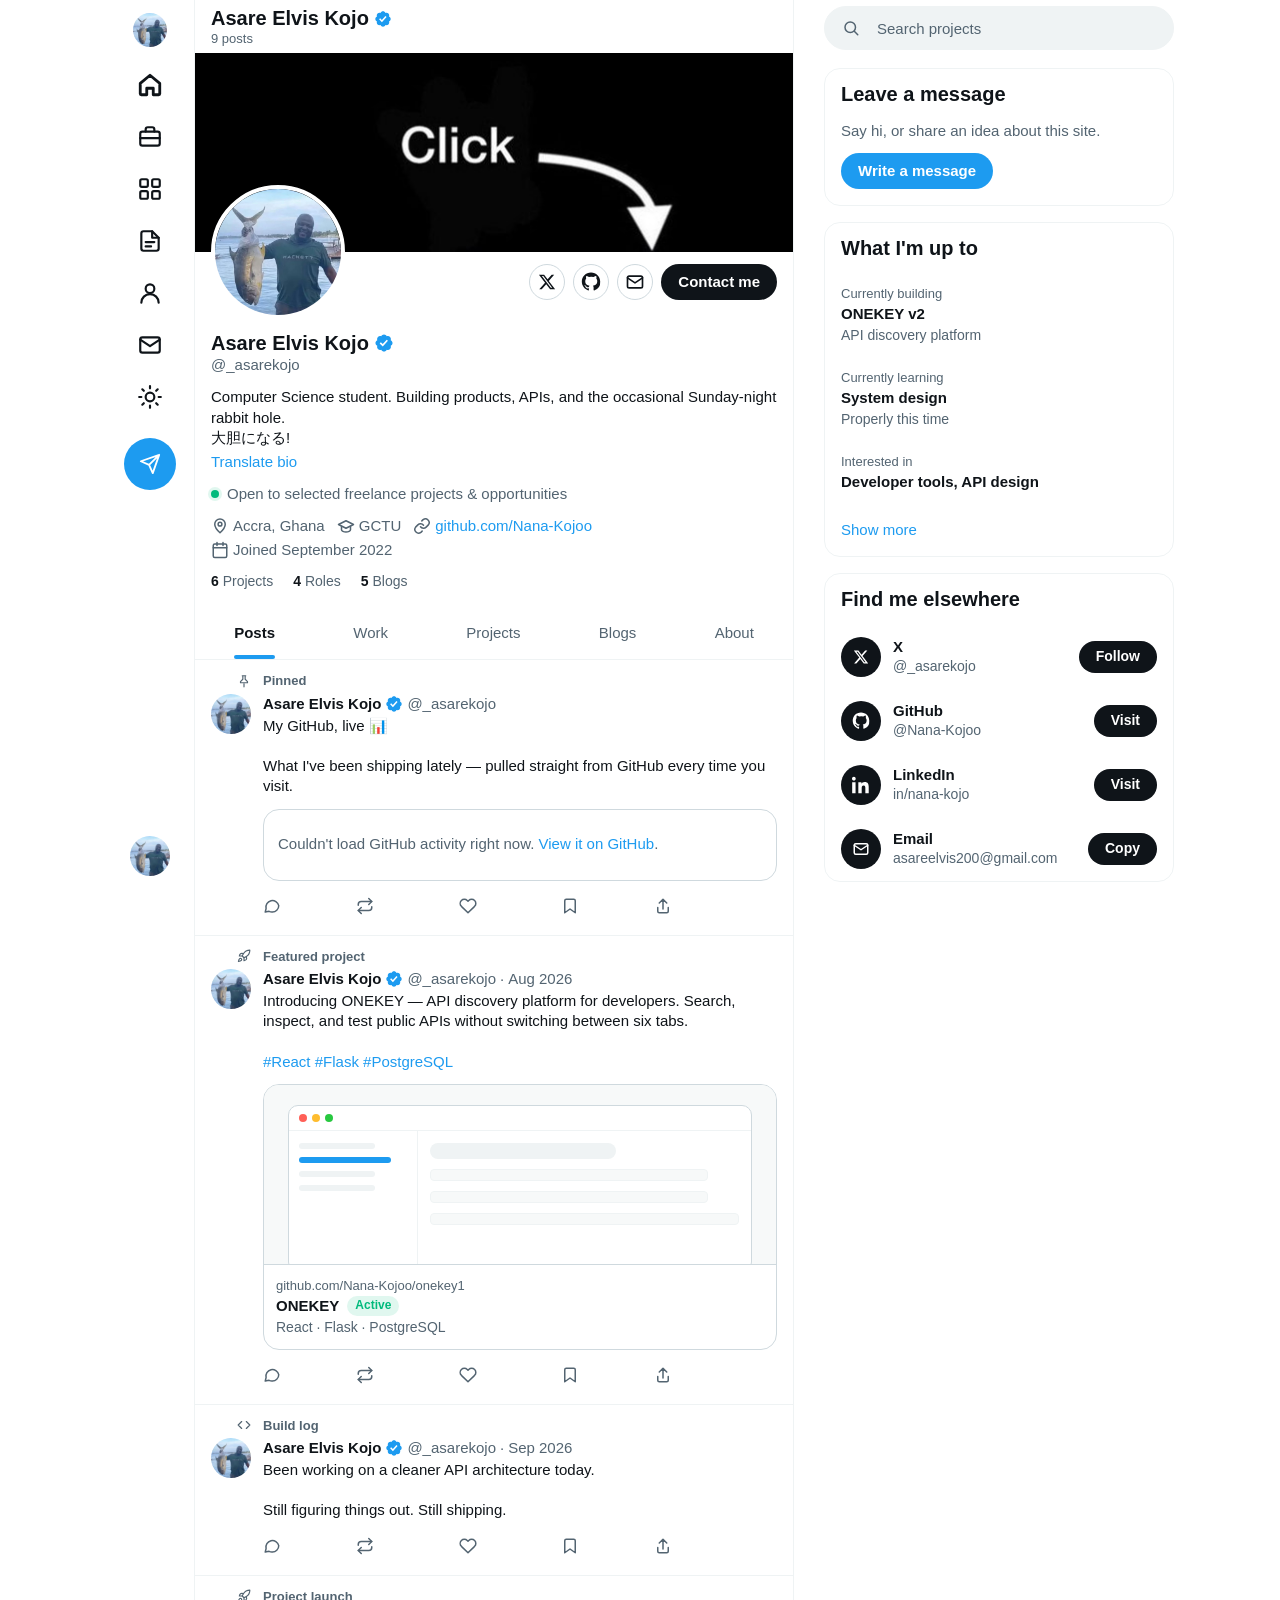
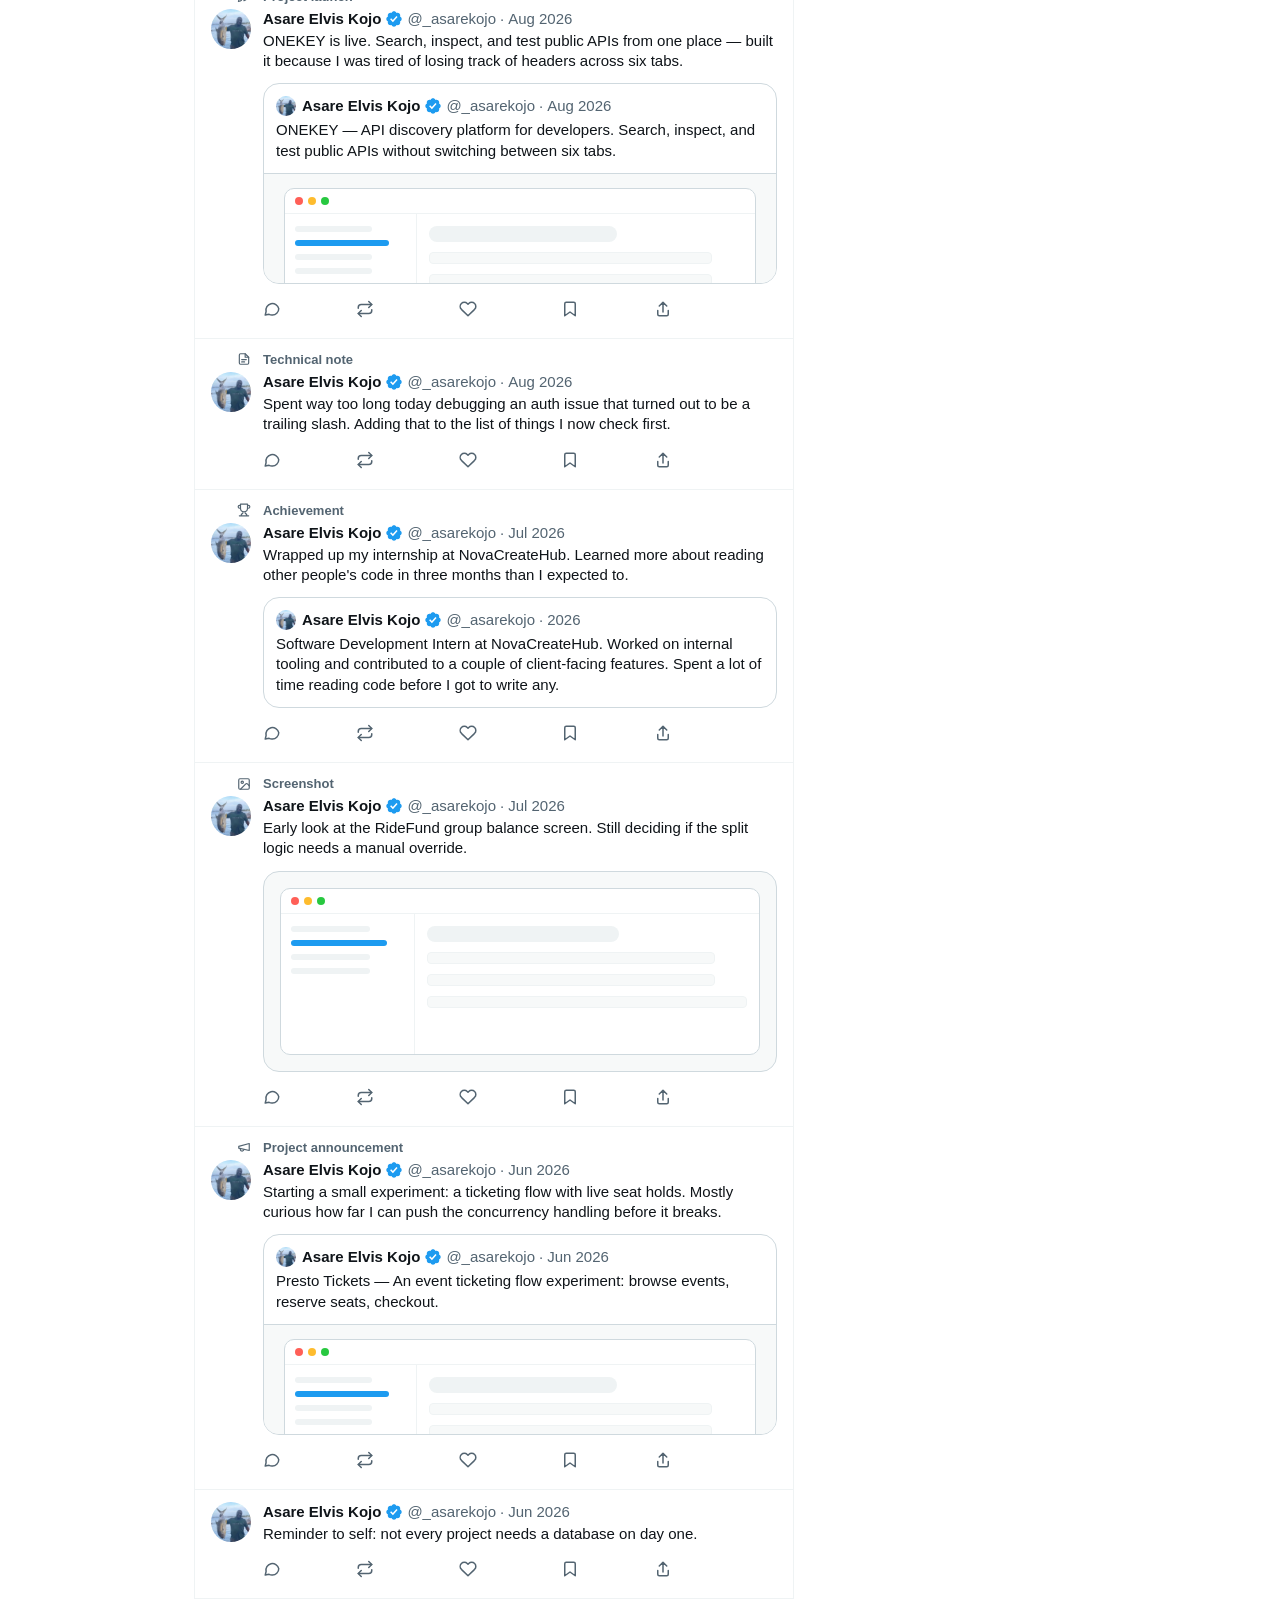
==== index.html @ 44696af8 "Replace portfolio with X-style profile site A static, X (formerly Twitter)-style personal site: - Pr" ====
<!DOCTYPE html>
<html lang="en">
<head>
<meta charset="UTF-8">
<meta name="viewport" content="width=device-width, initial-scale=1.0, viewport-fit=cover">
<title>Asare Elvis Kojo (@_asarekojo) — Software Developer</title>
<meta name="description" content="Asare Elvis Kojo — Computer Science student and software developer in Accra, Ghana. Building ONEKEY, RideFund, and other products, APIs and web apps.">
<meta name="author" content="Asare Elvis Kojo">
<link rel="canonical" href="https://nana-kojo.vercel.app/">

<!-- Social previews -->
<meta property="og:type" content="profile">
<meta property="og:site_name" content="Asare Elvis Kojo">
<meta property="og:title" content="Asare Elvis Kojo (@_asarekojo) — Software Developer">
<meta property="og:description" content="Computer Science student and software developer in Accra, Ghana. Building products, APIs, and web apps.">
<meta property="og:url" content="https://nana-kojo.vercel.app/">
<meta property="og:image" content="https://nana-kojo.vercel.app/assets/og-image.jpg">
<meta property="og:image:width" content="1200">
<meta property="og:image:height" content="630">
<meta property="og:image:alt" content="Asare Elvis Kojo — Software Developer, Accra, Ghana">
<meta name="twitter:card" content="summary_large_image">
<meta name="twitter:site" content="@_asarekojo">
<meta name="twitter:creator" content="@_asarekojo">
<meta name="twitter:title" content="Asare Elvis Kojo (@_asarekojo) — Software Developer">
<meta name="twitter:description" content="Computer Science student and software developer in Accra, Ghana. Building products, APIs, and web apps.">
<meta name="twitter:image" content="https://nana-kojo.vercel.app/assets/og-image.jpg">

<!-- Icons / app -->
<link rel="icon" href="assets/favicon.ico" sizes="any">
<link rel="icon" type="image/png" href="assets/favicon-32.png" sizes="32x32">
<link rel="apple-touch-icon" href="assets/apple-touch-icon.png">
<link rel="manifest" href="site.webmanifest">
<meta name="theme-color" content="#ffffff" media="(prefers-color-scheme: light)">
<meta name="theme-color" content="#000000" media="(prefers-color-scheme: dark)">

<script>
  // Apply the saved theme before first paint so there's no flash.
  (function(){
    try {
      var t = localStorage.getItem('asarekojo-theme');
      if(t === 'light' || t === 'dark') document.documentElement.setAttribute('data-theme', t);
    } catch(e){}
  })();
</script>
<link rel="stylesheet" href="styles.css">

<script type="application/ld+json">
{
  "@context": "https://schema.org",
  "@type": "Person",
  "name": "Asare Elvis Kojo",
  "alternateName": "@_asarekojo",
  "jobTitle": "Software Developer",
  "url": "https://nana-kojo.vercel.app/",
  "image": "https://nana-kojo.vercel.app/assets/avatar.jpg",
  "address": { "@type": "PostalAddress", "addressLocality": "Accra", "addressCountry": "GH" },
  "alumniOf": "Ghana Communication Technology University",
  "sameAs": [
    "https://x.com/_asarekojo",
    "https://github.com/Nana-Kojoo",
    "https://linkedin.com/in/nana-kojo"
  ]
}
</script>
</head>
<body>

<a class="skip-link" href="#main-content">Skip to content</a>

<noscript>
  <p class="noscript">This site works best with JavaScript turned on. You can still reach me on
  <a href="https://x.com/_asarekojo">X</a>, <a href="https://github.com/Nana-Kojoo">GitHub</a> or
  <a href="mailto:asareelvis200@gmail.com">email</a>.</p>
</noscript>

<div class="layout">

  <!-- ===================== LEFT NAV ===================== -->
  <header class="sidenav">
    <div class="sidenav__inner">
      <a class="sidenav__logo" href="#posts" aria-label="Home"><img src="assets/logo.png" alt="" width="34" height="34"></a>

      <nav class="sidenav__nav" aria-label="Primary">
        <a class="nav-item" href="#posts" data-nav="posts"><i data-icon="home" data-size="26"></i><span>Home</span></a>
        <a class="nav-item" href="#work" data-nav="work"><i data-icon="briefcase" data-size="26"></i><span>Work</span></a>
        <a class="nav-item" href="#projects" data-nav="projects"><i data-icon="grid" data-size="26"></i><span>Projects</span></a>
        <a class="nav-item" href="#blogs" data-nav="blogs"><i data-icon="note" data-size="26"></i><span>Blogs</span></a>
        <a class="nav-item" href="#about" data-nav="about"><i data-icon="user" data-size="26"></i><span>About</span></a>
        <a class="nav-item" href="#/messages" data-nav="messages"><i data-icon="mail" data-size="26"></i><span>Messages</span></a>
        <button class="nav-item" type="button" data-theme-toggle aria-label="Toggle dark mode">
          <span class="theme-icon theme-icon--sun"><i data-icon="sun" data-size="26"></i></span>
          <span class="theme-icon theme-icon--moon"><i data-icon="moon" data-size="26"></i></span>
          <span>Display</span>
        </button>
      </nav>

      <button class="btn btn--accent btn--xl sidenav__cta" type="button" data-open-contact aria-label="Contact me">
        <span class="sidenav__cta-label">Contact me</span>
        <span class="sidenav__cta-icon"><i data-icon="send" data-size="22"></i></span>
      </button>

      <a class="sidenav__profile" href="#about">
        <img class="avatar avatar--sm" src="assets/avatar.jpg" alt="" width="40" height="40">
        <span class="sidenav__profile-text">
          <span class="sidenav__profile-name">Asare Elvis Kojo <i data-icon="verified" data-size="18" data-class="verified"></i></span>
          <span class="sidenav__profile-handle">@_asarekojo</span>
        </span>
      </a>
    </div>
  </header>

  <!-- ===================== CENTER COLUMN ===================== -->
  <main class="column" id="main-content">

    <!-- PROFILE PAGE -->
    <div id="profileView">
      <div class="topbar">
        <button class="topbar__title" type="button" id="topbarTitle" aria-label="Back to top">
          <span class="topbar__name">Asare Elvis Kojo <i data-icon="verified" data-size="18" data-class="verified"></i></span>
          <span class="topbar__sub" id="postCount"></span>
        </button>
        <button class="icon-btn topbar__theme" type="button" data-theme-toggle aria-label="Toggle dark mode">
          <span class="theme-icon theme-icon--sun"><i data-icon="sun"></i></span>
          <span class="theme-icon theme-icon--moon"><i data-icon="moon"></i></span>
        </button>
      </div>

      <section class="profile" id="profile" aria-label="Profile">
        <div class="profile__cover" role="img" aria-label="Cover image"></div>

        <div class="profile__body">
          <div class="profile__row">
            <img class="avatar avatar--xl" src="assets/avatar.jpg" alt="Asare Elvis Kojo holding a fish he caught" width="134" height="134">
            <div class="profile__actions">
              <a class="icon-btn icon-btn--outline" data-link="x" href="https://x.com/_asarekojo" target="_blank" rel="noopener" aria-label="X (formerly Twitter)"><i data-icon="x" data-size="18"></i></a>
              <a class="icon-btn icon-btn--outline" data-link="github" href="https://github.com/Nana-Kojoo" target="_blank" rel="noopener" aria-label="GitHub"><i data-icon="github"></i></a>
              <a class="icon-btn icon-btn--outline" href="#/messages" data-compose aria-label="Leave a message"><i data-icon="mail"></i></a>
              <button class="btn btn--invert" type="button" data-open-contact>Contact me</button>
            </div>
          </div>

          <div class="profile__identity">
            <h1 class="profile__name">Asare Elvis Kojo <i data-icon="verified" data-size="20" data-class="verified"></i><span class="sr-only">Verified account</span></h1>
            <p class="profile__handle">@_asarekojo</p>
          </div>

          <p class="profile__bio" id="profileBio">Computer Science student. Building products, APIs, and the occasional Sunday-night rabbit hole.<br><span lang="ja" data-translatable>大胆になる!</span></p>
          <button class="translate-link" type="button" id="translateBio" hidden>Translate bio</button>
          <div class="translation" id="bioTranslation" aria-live="polite" hidden></div>

          <p class="profile__status"><span class="status-dot"></span>Open to selected freelance projects &amp; opportunities</p>

          <ul class="profile__meta">
            <li><i data-icon="location" data-size="18"></i>Accra, Ghana</li>
            <li><i data-icon="school" data-size="18"></i>GCTU</li>
            <li><i data-icon="link" data-size="18"></i><a data-link="github" href="https://github.com/Nana-Kojoo" target="_blank" rel="noopener">github.com/Nana-Kojoo</a></li>
            <li><i data-icon="calendar" data-size="18"></i>Joined September 2022</li>
          </ul>

          <div class="profile__stats" id="profileStats"><!-- injected by script.js --></div>
        </div>
      </section>

      <nav class="tabs" id="tabs" role="tablist" aria-label="Profile sections">
        <a class="tab" href="#posts" data-tab="posts" role="tab" aria-controls="panel-posts"><span>Posts</span></a>
        <a class="tab" href="#work" data-tab="work" role="tab" aria-controls="panel-work"><span>Work</span></a>
        <a class="tab" href="#projects" data-tab="projects" role="tab" aria-controls="panel-projects"><span>Projects</span></a>
        <a class="tab" href="#blogs" data-tab="blogs" role="tab" aria-controls="panel-blogs"><span>Blogs</span></a>
        <a class="tab" href="#about" data-tab="about" role="tab" aria-controls="panel-about"><span>About</span></a>
      </nav>

      <section class="panel" id="panel-posts" role="tabpanel" aria-label="Posts">
        <div id="feedList"><!-- injected by script.js --></div>
      </section>

      <section class="panel" id="panel-work" role="tabpanel" aria-label="Work" hidden>
        <div id="timeline"><!-- injected by script.js --></div>
      </section>

      <section class="panel" id="panel-projects" role="tabpanel" aria-label="Projects" hidden>
        <div class="filter-row" id="filterRow" role="group" aria-label="Filter projects">
          <button class="chip is-active" type="button" data-filter="all" aria-pressed="true">All</button>
          <button class="chip" type="button" data-filter="web" aria-pressed="false">Web</button>
          <button class="chip" type="button" data-filter="apis" aria-pressed="false">APIs</button>
          <button class="chip" type="button" data-filter="software" aria-pressed="false">Software</button>
          <button class="chip" type="button" data-filter="experiments" aria-pressed="false">Experiments</button>
        </div>
        <div class="search-note" id="searchNote" hidden></div>
        <div id="projectGrid"><!-- injected by script.js --></div>
      </section>

      <section class="panel" id="panel-blogs" role="tabpanel" aria-label="Blogs" hidden>
        <div id="blogsList"><!-- injected by script.js --></div>
      </section>

      <section class="panel" id="panel-about" role="tabpanel" aria-label="About" hidden>
        <div id="aboutThread"><!-- injected by script.js --></div>
      </section>
    </div>

    <!-- PROJECT PAGE -->
    <div id="projectDetail" hidden>
      <div class="topbar">
        <button class="icon-btn topbar__back" type="button" id="backToProjects" aria-label="Back to projects"><i data-icon="back"></i></button>
        <div class="topbar__title">
          <span class="topbar__name" id="detailTopName">Post</span>
          <span class="topbar__sub" id="detailTopSub"></span>
        </div>
      </div>
      <div id="projectDetailBody"><!-- injected by script.js --></div>
    </div>

    <!-- MESSAGES PAGE -->
    <div id="messagesView" hidden>
      <div class="topbar">
        <button class="icon-btn topbar__back" type="button" id="backFromMessages" aria-label="Back"><i data-icon="back"></i></button>
        <div class="topbar__title">
          <span class="topbar__name">Messages</span>
          <span class="topbar__sub">Guestbook</span>
        </div>
      </div>

      <section class="messages-intro" aria-labelledby="messagesTitle">
        <h1 id="messagesTitle">Say something 👋</h1>
        <p>Leave a message, share an idea for this site, or just say hi. Please keep it kind — messages are public.</p>
      </section>

      <form class="composer" id="composer" autocomplete="off" novalidate>
        <span class="avatar avatar--sm avatar--guest" id="composerAvatar" aria-hidden="true">?</span>
        <div class="composer__main">
          <input class="composer__name" id="composerName" name="name" type="text" maxlength="40" placeholder="Your name" aria-label="Your name" required>
          <textarea class="composer__body" id="composerBody" name="body" rows="2" maxlength="280" placeholder="What's on your mind?" aria-label="Your message" required></textarea>
          <input class="composer__trap" type="text" name="website" tabindex="-1" autocomplete="off" aria-hidden="true">
          <div class="composer__bar">
            <div class="composer__kinds" role="radiogroup" aria-label="Message type">
              <label class="kind-chip"><input type="radio" name="kind" value="message" checked><span>💬 Message</span></label>
              <label class="kind-chip"><input type="radio" name="kind" value="idea"><span>💡 Idea</span></label>
            </div>
            <div class="composer__submit">
              <span class="counter" id="composerCounter" aria-hidden="true" hidden>
                <svg viewBox="0 0 24 24" width="24" height="24"><circle class="counter__track" cx="12" cy="12" r="10"/><circle class="counter__fill" cx="12" cy="12" r="10"/></svg>
                <span class="counter__num"></span>
              </span>
              <button class="btn btn--accent" type="submit" id="composerPost" disabled>Post</button>
            </div>
          </div>
        </div>
      </form>
      <p class="guestbook-note" id="guestbookNote" hidden></p>
      <div id="messagesList" aria-live="polite"><!-- injected by script.js --></div>
    </div>

    <footer class="column-footer">
      <a data-link="x" href="https://x.com/_asarekojo" target="_blank" rel="noopener">X</a>
      <a data-link="github" href="https://github.com/Nana-Kojoo" target="_blank" rel="noopener">GitHub</a>
      <a data-link="linkedin" href="https://linkedin.com/in/nana-kojo" target="_blank" rel="noopener">LinkedIn</a>
      <a data-link="whatsapp" href="#" target="_blank" rel="noopener">WhatsApp</a>
      <a data-link="email" href="mailto:asareelvis200@gmail.com">Email</a>
      <span>© <span data-year>2026</span> Asare Elvis Kojo · Built with curiosity in Accra</span>
    </footer>
  </main>

  <!-- ===================== RIGHT SIDEBAR ===================== -->
  <aside class="rightbar" aria-label="Sidebar">
    <div class="rightbar__inner">
      <form class="search" id="searchForm" role="search">
        <i data-icon="search" data-size="18"></i>
        <input type="search" id="searchInput" placeholder="Search projects" aria-label="Search projects" autocomplete="off">
      </form>

      <section class="card card--compose" aria-labelledby="cardMessageTitle">
        <h2 class="card__title" id="cardMessageTitle">Leave a message</h2>
        <p class="card__text">Say hi, or share an idea about this site.</p>
        <div class="card__actions"><a class="btn btn--accent" href="#/messages" data-compose>Write a message</a></div>
      </section>

      <section class="card" aria-labelledby="cardNowTitle">
        <h2 class="card__title" id="cardNowTitle">What I'm up to</h2>
        <a class="card__row" href="#about">
          <span class="card__label">Currently building</span>
          <span class="card__value">ONEKEY v2</span>
          <span class="card__sub">API discovery platform</span>
        </a>
        <a class="card__row" href="#about">
          <span class="card__label">Currently learning</span>
          <span class="card__value">System design</span>
          <span class="card__sub">Properly this time</span>
        </a>
        <a class="card__row" href="#about">
          <span class="card__label">Interested in</span>
          <span class="card__value">Developer tools, API design</span>
        </a>
        <a class="card__more" href="#about">Show more</a>
      </section>

      <section class="card" aria-labelledby="cardLinksTitle">
        <h2 class="card__title" id="cardLinksTitle">Find me elsewhere</h2>
        <div class="card__row card__row--person">
          <span class="avatar avatar--sm avatar--brand"><i data-icon="x" data-size="16"></i></span>
          <span class="card__person">
            <span class="card__value">X</span>
            <span class="card__sub">@_asarekojo</span>
          </span>
          <a class="btn btn--invert btn--sm" data-link="x" href="https://x.com/_asarekojo" target="_blank" rel="noopener">Follow</a>
        </div>
        <div class="card__row card__row--person">
          <span class="avatar avatar--sm avatar--brand"><i data-icon="github" data-size="18"></i></span>
          <span class="card__person">
            <span class="card__value">GitHub</span>
            <span class="card__sub">@Nana-Kojoo</span>
          </span>
          <a class="btn btn--invert btn--sm" data-link="github" href="https://github.com/Nana-Kojoo" target="_blank" rel="noopener">Visit</a>
        </div>
        <div class="card__row card__row--person">
          <span class="avatar avatar--sm avatar--brand"><i data-icon="linkedin" data-size="18"></i></span>
          <span class="card__person">
            <span class="card__value">LinkedIn</span>
            <span class="card__sub">in/nana-kojo</span>
          </span>
          <a class="btn btn--invert btn--sm" data-link="linkedin" href="https://linkedin.com/in/nana-kojo" target="_blank" rel="noopener">Visit</a>
        </div>
        <div class="card__row card__row--person" data-link-item>
          <span class="avatar avatar--sm avatar--whatsapp"><i data-icon="whatsapp" data-size="20"></i></span>
          <span class="card__person">
            <span class="card__value">WhatsApp</span>
            <span class="card__sub">Chat with me</span>
          </span>
          <a class="btn btn--invert btn--sm" data-link="whatsapp" href="#" target="_blank" rel="noopener">Chat</a>
        </div>
        <div class="card__row card__row--person">
          <span class="avatar avatar--sm avatar--brand"><i data-icon="mail" data-size="18"></i></span>
          <span class="card__person">
            <span class="card__value">Email</span>
            <span class="card__sub">asareelvis200@gmail.com</span>
          </span>
          <button class="btn btn--invert btn--sm" type="button" data-copy-email>Copy</button>
        </div>
      </section>

      <p class="rightbar__footer">© <span data-year>2026</span> Asare Elvis Kojo · Built with curiosity in Accra, Ghana</p>
    </div>
  </aside>
</div>

<!-- ===================== MOBILE NAV ===================== -->
<nav class="bottomnav" aria-label="Primary">
  <a href="#posts" data-nav="posts" aria-label="Home"><i data-icon="home" data-size="24"></i></a>
  <a href="#work" data-nav="work" aria-label="Work"><i data-icon="briefcase" data-size="24"></i></a>
  <a href="#projects" data-nav="projects" aria-label="Projects"><i data-icon="grid" data-size="24"></i></a>
  <a href="#blogs" data-nav="blogs" aria-label="Blogs"><i data-icon="note" data-size="24"></i></a>
  <a href="#about" data-nav="about" aria-label="About"><i data-icon="user" data-size="24"></i></a>
  <a href="#/messages" data-nav="messages" aria-label="Messages"><i data-icon="mail" data-size="24"></i></a>
</nav>

<button class="fab" type="button" data-open-contact aria-label="Contact me"><i data-icon="send" data-size="22"></i></button>

<!-- ===================== CONTACT MODAL ===================== -->
<dialog class="modal" id="contactModal" aria-labelledby="contactTitle">
  <div class="modal__head">
    <button class="icon-btn" type="button" data-close-modal aria-label="Close"><i data-icon="close"></i></button>
  </div>
  <div class="modal__body">
    <img class="avatar avatar--md" src="assets/avatar.jpg" alt="" width="56" height="56">
    <h2 id="contactTitle">Have an idea?</h2>
    <p>Let's build something. I'm open to selected freelance projects and opportunities.</p>
    <div class="modal__actions">
      <a class="btn btn--whatsapp btn--lg" data-link="whatsapp" href="#" target="_blank" rel="noopener"><i data-icon="whatsapp" data-size="18"></i>Chat on WhatsApp</a>
      <button class="btn btn--invert btn--lg" type="button" data-copy-email><i data-icon="copy" data-size="18"></i>Copy email</button>
      <a class="btn btn--outline btn--lg" data-link="email" href="mailto:asareelvis200@gmail.com"><i data-icon="mail" data-size="18"></i>Send an email</a>
      <div class="modal__split">
        <a class="btn btn--outline btn--lg" data-link="x" href="https://x.com/_asarekojo" target="_blank" rel="noopener" aria-label="X (formerly Twitter)"><i data-icon="x" data-size="16"></i>X</a>
        <a class="btn btn--outline btn--lg" data-link="github" href="https://github.com/Nana-Kojoo" target="_blank" rel="noopener"><i data-icon="github" data-size="18"></i>GitHub</a>
        <a class="btn btn--outline btn--lg" data-link="linkedin" href="https://linkedin.com/in/nana-kojo" target="_blank" rel="noopener"><i data-icon="linkedin" data-size="18"></i>LinkedIn</a>
      </div>
    </div>
  </div>
</dialog>

<div class="toast" id="toast" role="status" aria-live="polite"></div>

<script src="script.js"></script>
</body>
</html>
---- styles.css ----
/* =========================================================
   TOKENS
========================================================= */
:root{
  --bg: #ffffff;
  --surface: #f7f9f9;
  --text: #0f1419;
  --text-muted: #536471;
  --border: #eff3f4;
  --border-strong: #cfd9de;
  --card-border: #cfd9de;
  --hover: rgba(15,20,25,0.1);
  --hover-soft: rgba(0,0,0,0.03);
  --search-bg: #eff3f4;
  --accent: #1d9bf0;
  --accent-hover: #1a8cd8;
  --accent-soft: rgba(29,155,240,0.1);
  --pink: #f91880;
  --pink-soft: rgba(249,24,128,0.1);
  --green: #00ba7c;
  --green-soft: rgba(0,186,124,0.12);
  --invert-bg: #0f1419;
  --invert-hover: #272c30;
  --invert-text: #ffffff;
  --backdrop: rgba(0,0,0,0.4);
  --shadow: rgba(101,119,134,0.2) 0 0 15px, rgba(101,119,134,0.15) 0 0 3px 1px;
  --topbar-h: 53px;
  --font: -apple-system, BlinkMacSystemFont, "Segoe UI", Roboto, Helvetica, Arial, sans-serif;
  --ease: cubic-bezier(.4,0,.2,1);
  color-scheme: light;
}

@media (prefers-color-scheme: dark){
  :root:not([data-theme="light"]){
    --bg: #000000;
    --surface: #16181c;
    --text: #e7e9ea;
    --text-muted: #71767b;
    --border: #2f3336;
    --border-strong: #536471;
    --card-border: #2f3336;
    --hover: rgba(231,233,234,0.1);
    --hover-soft: rgba(255,255,255,0.03);
    --search-bg: #202327;
    --invert-bg: #eff3f4;
    --invert-hover: #d7dbdc;
    --invert-text: #0f1419;
    --backdrop: rgba(91,112,131,0.4);
    --shadow: rgba(255,255,255,0.2) 0 0 15px, rgba(255,255,255,0.15) 0 0 3px 1px;
    color-scheme: dark;
  }
}
:root[data-theme="dark"]{
  --bg: #000000;
  --surface: #16181c;
  --text: #e7e9ea;
  --text-muted: #71767b;
  --border: #2f3336;
  --border-strong: #536471;
  --card-border: #2f3336;
  --hover: rgba(231,233,234,0.1);
  --hover-soft: rgba(255,255,255,0.03);
  --search-bg: #202327;
  --invert-bg: #eff3f4;
  --invert-hover: #d7dbdc;
  --invert-text: #0f1419;
  --backdrop: rgba(91,112,131,0.4);
  --shadow: rgba(255,255,255,0.2) 0 0 15px, rgba(255,255,255,0.15) 0 0 3px 1px;
  color-scheme: dark;
}

@media (prefers-reduced-motion: reduce){
  *, *::before, *::after{
    animation-duration: 0.001ms !important;
    animation-iteration-count: 1 !important;
    transition-duration: 0.001ms !important;
    scroll-behavior: auto !important;
  }
}

/* =========================================================
   RESET / BASE
========================================================= */
*, *::before, *::after{ box-sizing: border-box; }
body{
  margin:0;
  background: var(--bg);
  color: var(--text);
  font-family: var(--font);
  font-size: 15px;
  line-height: 1.33;
  -webkit-font-smoothing: antialiased;
  overflow-x: hidden;
}
h1,h2,h3,p,ul,ol{ margin:0; padding:0; }
ul,ol{ list-style:none; }
a{ color: inherit; text-decoration: none; }
button{ font: inherit; color: inherit; cursor:pointer; background:none; border:none; padding:0; }
svg{ flex-shrink:0; display:block; }
[hidden]{ display:none !important; }

.skip-link{
  position:absolute; left:-999px; top:auto;
  background: var(--accent); color:#fff;
  padding: 10px 16px; border-radius: 999px; z-index: 999; font-weight:700;
}
.skip-link:focus{ left: 12px; top: 12px; }

.noscript{
  margin:0; padding: 12px 16px; text-align:center;
  background: var(--surface); border-bottom:1px solid var(--border);
}
.noscript a{ color: var(--accent); }

:focus-visible{
  outline: 2px solid var(--accent);
  outline-offset: 2px;
}

/* =========================================================
   LAYOUT
========================================================= */
.layout{
  display:flex; justify-content:center;
  min-height:100vh;
}

/* ---------- Left nav ---------- */
.sidenav{ width:275px; flex-shrink:0; display:flex; justify-content:flex-end; }
.sidenav__inner{
  position:sticky; top:0;
  height:100vh; width:100%;
  padding: 2px 12px 12px;
  display:flex; flex-direction:column; align-items:flex-start;
  overflow-y:auto;
}
.sidenav__logo{
  width:52px; height:52px; border-radius:50%;
  display:flex; align-items:center; justify-content:center;
  font-weight:900; font-size:22px; letter-spacing:-0.04em;
  margin: 2px 0 4px;
  transition: background-color .2s var(--ease);
}
.sidenav__logo:hover{ background: var(--hover); }
.sidenav__logo img{ width:34px; height:34px; border-radius:50%; object-fit:cover; }

.sidenav__nav{ display:flex; flex-direction:column; align-items:flex-start; gap:2px; width:100%; }
.nav-item{
  display:inline-flex; align-items:center; gap:20px;
  padding: 12px 24px 12px 12px;
  border-radius: 999px;
  font-size:20px; color: var(--text);
  transition: background-color .2s var(--ease);
}
.nav-item:hover{ background: var(--hover); }
.nav-item.is-active{ font-weight:700; }
.nav-item.is-active svg{ stroke-width:2.6; }

.theme-icon--moon{ display:none; }
:root[data-theme="dark"] .theme-icon--sun{ display:none; }
:root[data-theme="dark"] .theme-icon--moon{ display:block; }
@media (prefers-color-scheme: dark){
  :root:not([data-theme="light"]) .theme-icon--sun{ display:none; }
  :root:not([data-theme="light"]) .theme-icon--moon{ display:block; }
}

.sidenav__cta{ width:90%; margin-top:16px; }
.sidenav__cta-icon{ display:none; }

.sidenav__profile{
  margin-top:auto;
  display:flex; align-items:center; gap:12px;
  width:100%; padding:12px; border-radius:999px;
  transition: background-color .2s var(--ease);
}
.sidenav__profile:hover{ background: var(--hover); }
.sidenav__profile-text{ display:flex; flex-direction:column; min-width:0; line-height:1.3; }
.sidenav__profile-name{ font-weight:700; white-space:nowrap; overflow:hidden; text-overflow:ellipsis; }
.sidenav__profile-handle{ color: var(--text-muted); }

/* ---------- Center column ---------- */
.column{
  flex: 0 1 600px;
  min-width:0;
  border-left:1px solid var(--border);
  border-right:1px solid var(--border);
  min-height:100vh;
  display:flex; flex-direction:column;
}
#profileView, #projectDetail{ flex:1; }

/* ---------- Right sidebar ---------- */
.rightbar{ width:350px; flex-shrink:0; margin-left:30px; }
.rightbar__inner{
  position:sticky; top:0;
  padding: 0 0 24px;
  display:flex; flex-direction:column; gap:16px;
  max-height:100vh; overflow-y:auto; scrollbar-width:none;
}
.rightbar__inner::-webkit-scrollbar{ display:none; }
.rightbar__inner > *{ flex-shrink:0; }
body[data-view="messages"] .card--compose{ display:none; }
.rightbar__footer{ color: var(--text-muted); font-size:13px; padding: 0 16px; line-height:1.5; }

/* =========================================================
   TOP BAR (sticky)
========================================================= */
.topbar{
  position:sticky; top:0; z-index:30;
  height: var(--topbar-h);
  display:flex; align-items:center; gap:24px;
  padding: 0 16px;
  background: color-mix(in srgb, var(--bg) 85%, transparent);
  backdrop-filter: blur(12px);
  -webkit-backdrop-filter: blur(12px);
}
.topbar__title{
  display:flex; flex-direction:column; align-items:flex-start;
  text-align:left; min-width:0; flex:1; line-height:1.25;
}
.topbar__name{ font-size:20px; font-weight:800; white-space:nowrap; overflow:hidden; text-overflow:ellipsis; max-width:100%; }
.topbar__sub{ font-size:13px; color: var(--text-muted); }
.topbar__back{ margin-left:-8px; }
.icon-btn.topbar__theme{ display:none; }

/* =========================================================
   BUTTONS
========================================================= */
.btn{
  display:inline-flex; align-items:center; justify-content:center; gap:8px;
  min-height:36px; padding: 0 16px;
  border-radius: 999px;
  font-size:15px; font-weight:700;
  border:1px solid transparent;
  white-space:nowrap;
  transition: background-color .2s var(--ease), border-color .2s var(--ease);
}
.btn--sm{ min-height:32px; font-size:14px; }
.btn--lg{ min-height:44px; padding: 0 24px; }
.btn--xl{ min-height:52px; font-size:17px; }
.btn--accent{ background: var(--accent); color:#fff; }
.btn--accent:hover{ background: var(--accent-hover); }
.btn--invert{ background: var(--invert-bg); color: var(--invert-text); }
.btn--invert:hover{ background: var(--invert-hover); }
.btn--outline{ border-color: var(--border-strong); color: var(--text); }
.btn--outline:hover{ background: var(--hover); }
.btn--whatsapp{ background:#25d366; color:#fff; }
.btn--whatsapp:hover{ background:#1ebe5b; }

.icon-btn{
  width:36px; height:36px; border-radius:50%;
  display:inline-flex; align-items:center; justify-content:center;
  color: var(--text);
  transition: background-color .2s var(--ease);
}
.icon-btn:hover{ background: var(--hover); }
.icon-btn--outline{ border:1px solid var(--border-strong); }

/* =========================================================
   AVATAR
========================================================= */
.avatar{
  border-radius:50%;
  background: linear-gradient(135deg, #1d9bf0 0%, #0b4f8a 100%);
  color:#fff;
  display:flex; align-items:center; justify-content:center;
  font-weight:800; letter-spacing:-0.02em;
  flex-shrink:0; user-select:none;
}
img.avatar{ object-fit:cover; background: var(--surface); }
.avatar--xs{ width:20px; height:20px; }
.avatar--sm{ width:40px; height:40px; font-size:14px; }
.avatar--md{ width:56px; height:56px; font-size:19px; }
.avatar--xl{
  width:134px; height:134px; font-size:42px;
  border:4px solid var(--bg);
  /* Half the avatar (67px) over the cover, plus the row's 12px top padding */
  margin-top:-79px;
  position:relative; z-index:1;
}
.avatar--brand{ background: var(--invert-bg); color: var(--invert-text); }
.avatar--whatsapp{ background:#25d366; color:#fff; }

/* =========================================================
   PROFILE HEADER
========================================================= */
.profile__cover{
  aspect-ratio: 3 / 1;
  background: #000 url("assets/cover.jpg") center / cover no-repeat;
}

.profile__body{ padding: 12px 16px 16px; }
.profile__row{ display:flex; justify-content:space-between; align-items:flex-start; gap:12px; }
.profile__actions{ display:flex; align-items:center; gap:8px; }

.profile__identity{ margin-top:12px; }
.profile__name{ font-size:20px; font-weight:800; line-height:1.2; }
.profile__handle{ color: var(--text-muted); }

.profile__bio{ margin-top:12px; line-height:1.35; }

.profile__status{
  margin-top:12px;
  display:flex; align-items:center; gap:8px;
  color: var(--text-muted);
}
.status-dot{
  width:8px; height:8px; border-radius:50%;
  background: var(--green);
  box-shadow: 0 0 0 3px var(--green-soft);
  flex-shrink:0;
}

.profile__meta{
  margin-top:12px;
  display:flex; flex-wrap:wrap; gap:4px 12px;
  color: var(--text-muted);
}
.profile__meta li{ display:flex; align-items:center; gap:4px; }
.profile__meta a{ color: var(--accent); }
.profile__meta a:hover{ text-decoration:underline; }

.profile__stats{ margin-top:12px; display:flex; flex-wrap:wrap; gap:4px 20px; font-size:14px; }
.profile__stats a{ color: var(--text-muted); }
.profile__stats a:hover{ text-decoration:underline; text-decoration-color: var(--text); }
.profile__stats strong{ color: var(--text); font-weight:700; }

/* =========================================================
   TABS
========================================================= */
.tabs{
  position:sticky; top: var(--topbar-h); z-index:20;
  display:flex;
  border-bottom:1px solid var(--border);
  background: color-mix(in srgb, var(--bg) 85%, transparent);
  backdrop-filter: blur(12px);
  -webkit-backdrop-filter: blur(12px);
  overflow-x:auto; scrollbar-width:none;
}
.tabs::-webkit-scrollbar{ display:none; }
.tab{
  flex:1 0 auto;
  display:flex; justify-content:center;
  padding: 0 16px;
  color: var(--text-muted); font-weight:500;
  transition: background-color .2s var(--ease);
}
.tab:hover{ background: var(--hover); }
.tab span{
  position:relative;
  display:flex; align-items:center;
  height: var(--topbar-h);
}
.tab.is-active{ color: var(--text); font-weight:700; }
.tab.is-active span::after{
  content:""; position:absolute; left:0; right:0; bottom:0;
  height:4px; border-radius:999px; background: var(--accent);
}


/* =========================================================
   POSTS
========================================================= */
.post{
  display:grid; grid-template-columns: 40px 1fr; column-gap:12px;
  padding: 12px 16px;
  border-bottom:1px solid var(--border);
  transition: background-color .2s var(--ease);
}
.post:hover{ background: var(--hover-soft); }
.post--link{ cursor:pointer; }

.post__context{
  grid-column: 1 / -1;
  display:grid; grid-template-columns: 40px 1fr; column-gap:12px; align-items:center;
  margin-bottom:4px;
  font-size:13px; font-weight:700; color: var(--text-muted);
}
.post__context svg{ justify-self:end; }

.post__aside{ position:relative; }

/* Thread connector: from under this avatar to just above the next one */
.post--thread{ border-bottom:none; }
.post--thread .post__aside::after{
  content:""; position:absolute;
  left:19px; top:44px; bottom:-20px; width:2px;
  border-radius:1px;
  background: var(--card-border);
}

.post__main{ min-width:0; }
.post__head{ display:flex; align-items:center; gap:4px; min-width:0; }
.post__name{ font-weight:700; white-space:nowrap; }
.post__handle, .post__dot, .post__date{ color: var(--text-muted); white-space:nowrap; }
.post__handle{ overflow:hidden; text-overflow:ellipsis; min-width:0; }
.post__text{ margin-top:2px; line-height:1.35; white-space:pre-line; overflow-wrap:anywhere; }
.post__label{ font-weight:700; }

.hashtag{ color: var(--accent); }
.hashtag:hover{ text-decoration:underline; }

.post__media{
  margin-top:12px;
  border:1px solid var(--card-border); border-radius:16px;
  overflow:hidden;
  background: var(--surface);
  padding:16px;
}

/* ---------- Link-preview card ---------- */
.link-card{
  display:block; margin-top:12px;
  border:1px solid var(--card-border); border-radius:16px; overflow:hidden;
  transition: background-color .2s var(--ease);
}
.link-card:hover{ background: var(--hover-soft); }
.link-card__media{
  height:180px; overflow:hidden;
  background: var(--surface); padding:20px 24px 0;
  border-bottom:1px solid var(--card-border);
}
.link-card__body{ padding:12px; display:flex; flex-direction:column; gap:2px; }
.link-card__domain{ font-size:13px; color: var(--text-muted); }
.link-card__title{ font-weight:700; display:flex; align-items:center; gap:8px; }
.link-card__desc{ color: var(--text-muted); font-size:14px; }

/* ---------- Quote post ---------- */
.quote{
  display:block; margin-top:12px;
  border:1px solid var(--card-border); border-radius:16px;
  overflow:hidden;
  transition: background-color .2s var(--ease);
}
a.quote:hover{ background: var(--hover-soft); }
.quote__head{ display:flex; align-items:center; gap:4px; min-width:0; padding:12px 12px 0; }
.quote__head .avatar{ margin-right:2px; }
.quote__text{
  padding: 4px 12px 12px;
  line-height:1.35;
  display:-webkit-box; -webkit-line-clamp:4; -webkit-box-orient:vertical; overflow:hidden;
}
.quote__media{
  height:110px; overflow:hidden;
  background: var(--surface); padding:14px 20px 0;
  border-top:1px solid var(--card-border);
}
.quote--pull .quote__text{
  font-size:17px; line-height:1.4; -webkit-line-clamp:unset;
  border-left:3px solid var(--accent);
  margin: 8px 12px 12px; padding: 2px 0 2px 12px;
}

/* ---------- Job card (Work posts) ---------- */
.job-card{
  display:flex; align-items:center; gap:12px;
  margin-top:12px; padding:12px;
  border:1px solid var(--card-border); border-radius:16px;
}
.job-card__logo{
  width:56px; height:56px; border-radius:12px; flex-shrink:0;
  display:flex; align-items:center; justify-content:center;
  background: linear-gradient(135deg, #1d9bf0, #0b4f8a); color:#fff;
  font-weight:800; font-size:22px;
}
.job-card__body{ display:flex; flex-direction:column; gap:1px; min-width:0; }
.job-card__company{ font-weight:700; }
.job-card__date{ display:flex; align-items:center; gap:4px; color: var(--text-muted); font-size:14px; }

/* ---------- Article card (Notes posts) ---------- */
.article-card{
  display:flex; margin-top:12px;
  border:1px solid var(--card-border); border-radius:16px; overflow:hidden;
}
.article-card__cover{
  width:120px; flex-shrink:0;
  display:flex; align-items:center; justify-content:center;
  color: rgba(255,255,255,0.9);
}
.article-card__body{ padding:12px; display:flex; flex-direction:column; gap:4px; min-width:0; }
.article-card__label{ display:flex; align-items:center; gap:4px; font-size:13px; color: var(--text-muted); }
.article-card__title{ font-weight:700; font-size:16px; line-height:1.3; }
.article-card__meta{ font-size:13px; color: var(--text-muted); }

/* ---------- Call-to-action card (end of About thread) ---------- */
.cta-card{
  margin-top:12px; padding:16px;
  border:1px solid var(--card-border); border-radius:16px;
  display:flex; align-items:center; justify-content:space-between; gap:12px; flex-wrap:wrap;
}
.cta-card strong{ display:block; font-size:17px; font-weight:800; }
.cta-card span{ color: var(--text-muted); }

/* ---------- Action bar ---------- */
.post__actions{
  margin-top:8px; margin-left:-8px;
  display:flex; justify-content:space-between;
  max-width:425px;
}
.action{
  display:inline-flex; align-items:center; gap:2px;
  color: var(--text-muted); font-size:13px;
  transition: color .2s var(--ease);
}
.action__icon{
  width:34px; height:34px; border-radius:50%;
  display:flex; align-items:center; justify-content:center;
  transition: background-color .2s var(--ease);
}
.action__count{ min-width:1ch; }
.action:hover{ color: var(--accent); }
.action:hover .action__icon{ background: var(--accent-soft); }
.action--repost:hover, .action--repost.is-on{ color: var(--green); }
.action--repost:hover .action__icon{ background: var(--green-soft); }
.action--like:hover, .action--like.is-on{ color: var(--pink); }
.action--like:hover .action__icon{ background: var(--pink-soft); }
.action--like.is-on svg, .action--save.is-on svg{ fill: currentColor; }
.action--save.is-on{ color: var(--accent); }
.action.is-on svg{ animation: pop .3s var(--ease); }
@keyframes pop{ 50%{ transform: scale(1.25); } }

/* =========================================================
   MOCK UI PREVIEW (placeholder screenshots)
========================================================= */
.mock-window{
  width:100%;
  border:1px solid var(--border-strong); border-radius:10px;
  background: var(--bg); overflow:hidden;
}
.mock-window__bar{ display:flex; gap:5px; padding:8px 10px; border-bottom:1px solid var(--border); }
.mock-window__bar span{ width:8px; height:8px; border-radius:50%; background: var(--border-strong); }
.mock-window__bar span:nth-child(1){ background:#ff5f57; }
.mock-window__bar span:nth-child(2){ background:#febc2e; }
.mock-window__bar span:nth-child(3){ background:#28c840; }
.mock-window__body{ display:flex; height:140px; }
.mock-sidebar{ width:28%; border-right:1px solid var(--border); padding:12px 10px; display:flex; flex-direction:column; gap:8px; }
.mock-line{ height:6px; width:70%; border-radius:3px; background: var(--border); }
.mock-line--active{ background: var(--accent); width:85%; }
.mock-main{ flex:1; padding:12px; display:flex; flex-direction:column; gap:10px; }
.mock-search{ height:16px; width:60%; border-radius:999px; background: var(--search-bg); }
.mock-row{ height:12px; width:90%; border-radius:4px; background: var(--surface); border:1px solid var(--border); }
.mock-row--wide{ width:100%; }

/* =========================================================
   FILTERS / SEARCH / STATUS
========================================================= */
.filter-row{
  display:flex; gap:8px;
  padding: 12px 16px;
  border-bottom:1px solid var(--border);
  overflow-x:auto; scrollbar-width:none;
}
.filter-row::-webkit-scrollbar{ display:none; }
.chip{
  flex-shrink:0;
  min-height:32px; padding: 0 16px; border-radius:999px;
  border:1px solid var(--border-strong);
  font-size:14px; font-weight:700;
  transition: background-color .2s var(--ease), color .2s var(--ease);
}
.chip:hover{ background: var(--hover); }
.chip.is-active{ background: var(--invert-bg); color: var(--invert-text); border-color: var(--invert-bg); }

.search-note{
  padding: 12px 16px; border-bottom:1px solid var(--border);
  color: var(--text-muted); font-size:14px;
  display:flex; justify-content:space-between; align-items:center; gap:12px;
}
.search-note strong{ color: var(--text); }
.search-note button{ color: var(--accent); font-weight:700; }
.search-note button:hover{ text-decoration:underline; }

.status-pill{
  font-size:12px; font-weight:600; padding: 2px 8px; border-radius:999px;
  color: var(--text-muted); background: var(--search-bg);
  white-space:nowrap; flex-shrink:0;
}
.status-pill--active{ color: var(--green); background: var(--green-soft); }

.empty{ padding: 40px 16px; text-align:center; color: var(--text-muted); }
.empty strong{ display:block; color: var(--text); font-size:20px; font-weight:800; margin-bottom:6px; }

/* =========================================================
   PROJECT DETAIL (X post page)
========================================================= */
.post-detail{ padding: 12px 16px 0; border-bottom:1px solid var(--border); }
.post-detail__head{ display:flex; align-items:center; gap:12px; }
.post-detail__who{ display:flex; flex-direction:column; flex:1; min-width:0; line-height:1.3; }
.post-detail__text{ margin-top:12px; font-size:17px; line-height:1.4; white-space:pre-line; overflow-wrap:anywhere; }
.post-detail__media .mock-window__body{ height:220px; }
.post-detail__links{ display:flex; flex-wrap:wrap; gap:8px; margin-top:12px; }
.post-detail__meta{
  margin-top:16px; padding:16px 0;
  color: var(--text-muted);
  border-top:1px solid var(--border); border-bottom:1px solid var(--border);
}
.post-detail .post__actions{ max-width:none; margin:0; padding:4px 0; justify-content:space-around; }

/* =========================================================
   MESSAGES PAGE (guestbook)
========================================================= */
.messages-intro{ padding: 20px 16px 16px; border-bottom:1px solid var(--border); }
.messages-intro h1{ font-size:23px; font-weight:800; line-height:1.2; }
.messages-intro p{ margin-top:6px; color: var(--text-muted); line-height:1.4; }
.composer{
  display:grid; grid-template-columns: 40px 1fr; column-gap:12px;
  padding: 12px 16px;
  border-bottom:1px solid var(--border);
}
.avatar--guest{ background: var(--search-bg); color: var(--text-muted); font-size:15px; }
.composer__main{ min-width:0; position:relative; }
.composer__name, .composer__body{
  width:100%; border:none; background:none; outline:none;
  color: var(--text); font: inherit;
}
.composer__name{ font-weight:700; padding: 8px 0 2px; }
.composer__body{
  font-size:20px; line-height:1.3;
  padding: 4px 0 12px; min-height:60px;
  resize:none; overflow:hidden;
}
.composer__name::placeholder, .composer__body::placeholder{ color: var(--text-muted); font-weight:400; }
.composer__trap{ position:absolute; left:-9999px; width:1px; height:1px; opacity:0; }
.composer__bar{
  display:flex; align-items:center; justify-content:space-between; flex-wrap:wrap; gap:12px;
  padding-top:12px; border-top:1px solid var(--border);
}
.composer__kinds{ display:flex; gap:8px; }
.kind-chip input{ position:absolute; opacity:0; pointer-events:none; }
.kind-chip span{
  display:inline-flex; align-items:center;
  min-height:32px; padding: 0 12px; border-radius:999px;
  border:1px solid var(--border-strong);
  font-size:14px; font-weight:700; color: var(--accent);
  cursor:pointer;
  transition: background-color .2s var(--ease), border-color .2s var(--ease);
}
.kind-chip span:hover{ background: var(--accent-soft); }
.kind-chip input:checked + span{ background: var(--accent-soft); border-color: var(--accent); }
.kind-chip input:focus-visible + span{ outline:2px solid var(--accent); outline-offset:2px; }
.composer__submit{ display:flex; align-items:center; gap:12px; margin-left:auto; }
.btn:disabled{ opacity:.5; cursor:default; }
.btn--accent:disabled:hover{ background: var(--accent); }

.counter{ position:relative; width:24px; height:24px; display:flex; align-items:center; justify-content:center; }
.counter svg{ position:absolute; inset:0; transform: rotate(-90deg); }
.counter circle{ fill:none; stroke-width:2; }
.counter__track{ stroke: var(--border); }
.counter__fill{ stroke: var(--accent); transition: stroke-dashoffset .1s linear; }
.counter.is-warn .counter__fill{ stroke:#ffd400; }
.counter.is-full .counter__fill{ stroke:#f4212e; }
.counter__num{ position:relative; font-size:11px; color: var(--text-muted); }

.guestbook-note{
  padding: 10px 16px;
  font-size:14px; color: var(--text-muted);
  background: var(--surface);
  border-bottom:1px solid var(--border);
}
.post__actions--compact{ justify-content:flex-start; gap:40px; }

/* =========================================================
   RIGHT SIDEBAR CARDS
========================================================= */
.search{
  position:sticky; top:0; z-index:5;
  display:flex; align-items:center; gap:12px;
  margin: 0 -2px; padding: 6px 2px 2px;
  background: var(--bg);
}
.search svg{ position:absolute; left:20px; color: var(--text-muted); pointer-events:none; }
.search input{
  width:100%; height:44px;
  padding: 0 16px 0 52px;
  border-radius:999px;
  border:1px solid var(--search-bg);
  background: var(--search-bg);
  color: var(--text); font: inherit;
  outline:none;
}
.search input::placeholder{ color: var(--text-muted); }
.search input:focus{ border-color: var(--accent); background: var(--bg); }
.search:focus-within svg{ color: var(--accent); }

.card{ border:1px solid var(--border); border-radius:16px; overflow:hidden; }
.card__title{ font-size:20px; font-weight:800; padding: 12px 16px; }
.card__row{
  display:flex; flex-direction:column; gap:2px;
  padding: 12px 16px;
  transition: background-color .2s var(--ease);
}
a.card__row:hover{ background: var(--hover-soft); }
.card__row--person{ flex-direction:row; align-items:center; gap:12px; }
.card__person{ display:flex; flex-direction:column; min-width:0; flex:1; }
.card__label{ font-size:13px; color: var(--text-muted); }
.card__value{ font-weight:700; }
.card__sub{ font-size:14px; color: var(--text-muted); white-space:nowrap; overflow:hidden; text-overflow:ellipsis; }
.card__text{ padding: 0 16px; color: var(--text-muted); line-height:1.4; }
.card__actions{ padding: 12px 16px 16px; }
.card__more{ display:block; padding:16px; color: var(--accent); transition: background-color .2s var(--ease); }
.card__more:hover{ background: var(--hover-soft); }

/* =========================================================
   MOBILE-ONLY PIECES
========================================================= */
.column-footer{
  display:none;
  flex-wrap:wrap; gap:8px 16px;
  padding: 20px 16px;
  font-size:13px; color: var(--text-muted);
  border-top:1px solid var(--border);
}
.column-footer a:hover{ text-decoration:underline; }

.bottomnav{
  display:none;
  position:fixed; left:0; right:0; bottom:0; z-index:40;
  height: calc(53px + env(safe-area-inset-bottom));
  padding-bottom: env(safe-area-inset-bottom);
  background: color-mix(in srgb, var(--bg) 90%, transparent);
  backdrop-filter: blur(12px);
  -webkit-backdrop-filter: blur(12px);
  border-top:1px solid var(--border);
  justify-content:space-around; align-items:center;
}
.bottomnav a{
  width:48px; height:48px; border-radius:50%;
  display:flex; align-items:center; justify-content:center;
  color: var(--text-muted);
}
.bottomnav a.is-active{ color: var(--text); }
.bottomnav a.is-active svg{ stroke-width:2.6; }

.fab{
  display:none;
  position:fixed; right:16px; bottom: calc(53px + 16px + env(safe-area-inset-bottom)); z-index:41;
  width:56px; height:56px; border-radius:50%;
  background: var(--accent); color:#fff;
  align-items:center; justify-content:center;
  box-shadow: 0 4px 14px rgba(0,0,0,0.25);
  transition: background-color .2s var(--ease);
}
.fab:hover{ background: var(--accent-hover); }

/* =========================================================
   MODAL
========================================================= */
.modal{
  width: min(440px, calc(100vw - 32px));
  padding:0; border:none; border-radius:16px;
  background: var(--bg); color: var(--text);
  box-shadow: var(--shadow);
}
.modal::backdrop{ background: var(--backdrop); }
.modal__head{ display:flex; padding: 8px 8px 0; }
.modal__body{ padding: 8px 32px 32px; display:flex; flex-direction:column; align-items:center; text-align:center; }
.modal__body h2{ margin-top:16px; font-size:28px; font-weight:800; line-height:1.2; }
.modal__body p{ margin-top:8px; color: var(--text-muted); line-height:1.4; }
.modal__actions{ margin-top:24px; width:100%; display:flex; flex-direction:column; gap:12px; }
.modal__split{ display:grid; grid-template-columns:repeat(3, 1fr); gap:12px; }
.modal__split .btn{ padding: 0 12px; }

/* =========================================================
   TOAST
========================================================= */
.toast{
  position:fixed; left:50%; bottom:24px; z-index:200;
  transform: translate(-50%, 16px);
  background: var(--accent); color:#fff;
  padding: 12px 16px; border-radius:6px;
  font-size:15px;
  box-shadow: var(--shadow);
  opacity:0; pointer-events:none;
  transition: opacity .2s var(--ease), transform .2s var(--ease);
  max-width: calc(100vw - 32px);
}
.toast.is-visible{ opacity:1; transform: translate(-50%, 0); }

/* =========================================================
   RESPONSIVE
========================================================= */
@media (max-width: 1280px){
  .sidenav{ width:88px; }
  .sidenav__inner{ align-items:center; padding: 2px 8px 12px; }
  .sidenav__nav{ align-items:center; }
  .nav-item{ padding:12px; }
  .nav-item > span:last-child{ display:none; }
  .sidenav__cta{ width:52px; padding:0; }
  .sidenav__cta-label{ display:none; }
  .sidenav__cta-icon{ display:block; }
  .sidenav__profile{ width:auto; }
  .sidenav__profile-text{ display:none; }
}
@media (max-width: 1100px){
  .rightbar{ width:290px; margin-left:20px; }
}

@media (max-width: 1000px){
  .rightbar{ display:none; }
  .column-footer{ display:flex; }
}

@media (max-width: 700px){
  .sidenav{ display:none; }
  .column{ border:none; padding-bottom: calc(53px + env(safe-area-inset-bottom)); }
  .bottomnav, .fab{ display:flex; }
  .icon-btn.topbar__theme{ display:inline-flex; }
  .toast{ bottom: calc(53px + 16px + env(safe-area-inset-bottom)); }
}

@media (max-width: 500px){
  .avatar--xl{ width:84px; height:84px; font-size:28px; margin-top:-54px; border-width:3px; }
  .profile__actions .btn{ padding: 0 14px; }
  .tab{ padding: 0 10px; }
  .article-card__cover{ width:88px; }
  .link-card__media{ height:140px; }
  .modal__body{ padding: 8px 20px 24px; }
}

/* =========================================================
   404 PAGE
========================================================= */
.notfound{
  min-height:100vh; padding: 24px 16px;
  display:flex; flex-direction:column; align-items:center; justify-content:center;
  text-align:center; gap:12px;
}
.notfound h1{ font-size:28px; font-weight:800; line-height:1.2; }
.notfound p{ color: var(--text-muted); margin-bottom:8px; }

/* =========================================================
   VERIFIED BADGE / SCREEN-READER TEXT
========================================================= */
.verified-wrap{ display:inline-flex; align-items:center; flex-shrink:0; }
.verified{ display:inline-block; color: var(--accent); vertical-align:-3px; flex-shrink:0; }
.sr-only{
  position:absolute; width:1px; height:1px; padding:0; margin:-1px;
  overflow:hidden; clip:rect(0,0,0,0); white-space:nowrap; border:0;
}

/* =========================================================
   TRANSLATE BIO
========================================================= */
.translate-link{ display:block; margin-top:4px; color: var(--accent); font-size:15px; }
.translate-link:hover{ text-decoration:underline; }
.translate-link:disabled{ color: var(--text-muted); cursor:default; text-decoration:none; }
.translation{
  margin-top:8px; padding: 10px 12px;
  border-left:3px solid var(--accent); border-radius: 0 12px 12px 0;
  background: var(--surface);
}
.translation__by{ font-size:13px; color: var(--text-muted); }
.translation__text{ margin-top:2px; }

/* =========================================================
   GITHUB ACTIVITY CARD (pinned post)
========================================================= */
:root{ --gh-0:#ebedf0; --gh-1:#9be9a8; --gh-2:#40c463; --gh-3:#30a14e; --gh-4:#216e39; }
@media (prefers-color-scheme: dark){
  :root:not([data-theme="light"]){ --gh-0:#161b22; --gh-1:#0e4429; --gh-2:#006d32; --gh-3:#26a641; --gh-4:#39d353; }
}
:root[data-theme="dark"]{ --gh-0:#161b22; --gh-1:#0e4429; --gh-2:#006d32; --gh-3:#26a641; --gh-4:#39d353; }

.gh-card{
  margin-top:12px; padding: 12px 14px 14px;
  border:1px solid var(--card-border); border-radius:16px;
}
.gh-card__status{ padding: 12px 0; color: var(--text-muted); }
.gh-card__head{ display:flex; align-items:center; gap:8px; }
.gh-card__user{ font-weight:700; }
.gh-card__link{ margin-left:auto; display:inline-flex; align-items:center; gap:4px; color: var(--accent); font-size:14px; }
.gh-card__link:hover{ text-decoration:underline; }

.gh-stats{ display:flex; flex-wrap:wrap; gap:8px 24px; margin-top:12px; }
.gh-stats div{ display:flex; flex-direction:column; }
.gh-stats strong{ font-size:20px; font-weight:800; line-height:1.2; }
.gh-stats span{ font-size:13px; color: var(--text-muted); }

.gh-graph{ margin-top:14px; padding-bottom:4px; overflow-x:auto; scrollbar-width:thin; }
.gh-graph__inner{ position:relative; padding-top:16px; }
.gh-months{ position:absolute; top:0; left:0; right:0; height:14px; font-size:11px; color: var(--text-muted); }
.gh-months span{ position:absolute; top:0; }
.gh-grid{
  display:grid; gap:3px;
  grid-template-rows: repeat(7, 10px);
  grid-auto-flow: column; grid-auto-columns: 10px;
}
.gh-cell{
  width:10px; height:10px; border-radius:2px;
  background: var(--gh-0);
  outline:1px solid rgba(27,31,35,0.06); outline-offset:-1px;
}
.gh-cell[data-level="1"]{ background: var(--gh-1); }
.gh-cell[data-level="2"]{ background: var(--gh-2); }
.gh-cell[data-level="3"]{ background: var(--gh-3); }
.gh-cell[data-level="4"]{ background: var(--gh-4); }
.gh-cell--empty{ background:transparent; outline:none; }
.gh-legend{
  display:flex; align-items:center; justify-content:flex-end; gap:3px;
  margin-top:6px; font-size:11px; color: var(--text-muted);
}
.gh-legend .gh-cell:first-child{ margin-left:4px; }
.gh-legend .gh-cell:last-child{ margin-right:4px; }

.gh-langs{ margin-top:14px; }
.gh-langs__bar{ display:flex; gap:2px; height:8px; border-radius:999px; overflow:hidden; background: var(--search-bg); }
.gh-langs__list{ display:flex; flex-wrap:wrap; gap:4px 16px; margin-top:8px; font-size:13px; }
.gh-langs__list li{ display:flex; align-items:center; gap:6px; font-weight:600; }
.gh-langs__list i{ width:8px; height:8px; border-radius:50%; }
.gh-langs__list span{ color: var(--text-muted); font-weight:400; }

/* =========================================================
   BLOGS (Medium)
========================================================= */
.article-card--link{ transition: background-color .2s var(--ease); }
.article-card--link:hover{ background: var(--hover-soft); }
.article-card__cover--img{ position:relative; background: var(--surface); }
.article-card__cover--img img{ position:absolute; inset:0; width:100%; height:100%; object-fit:cover; }
.timeline-more{
  display:block; padding:16px;
  color: var(--accent);
  border-bottom:1px solid var(--border);
  transition: background-color .2s var(--ease);
}
.timeline-more:hover{ background: var(--hover-soft); }
.hashlink{ color: var(--accent); }
.hashlink:hover{ text-decoration:underline; }
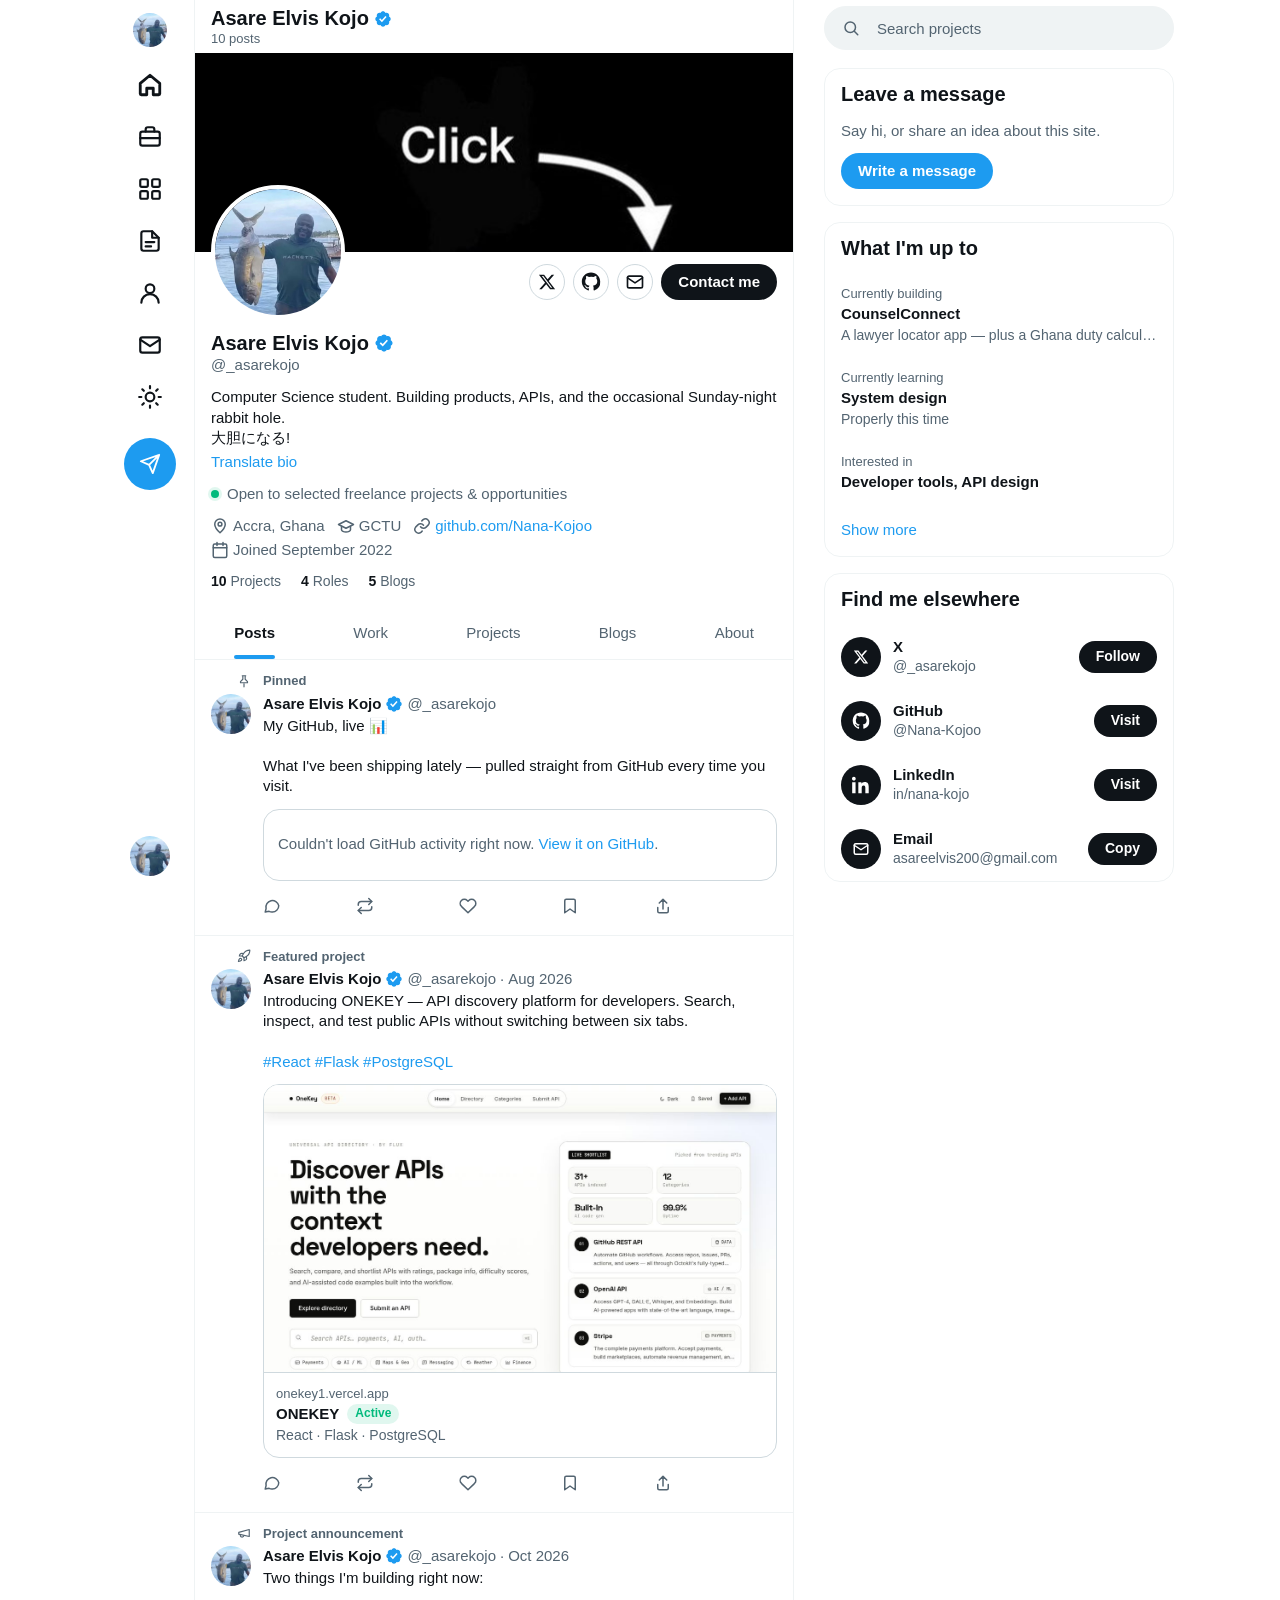
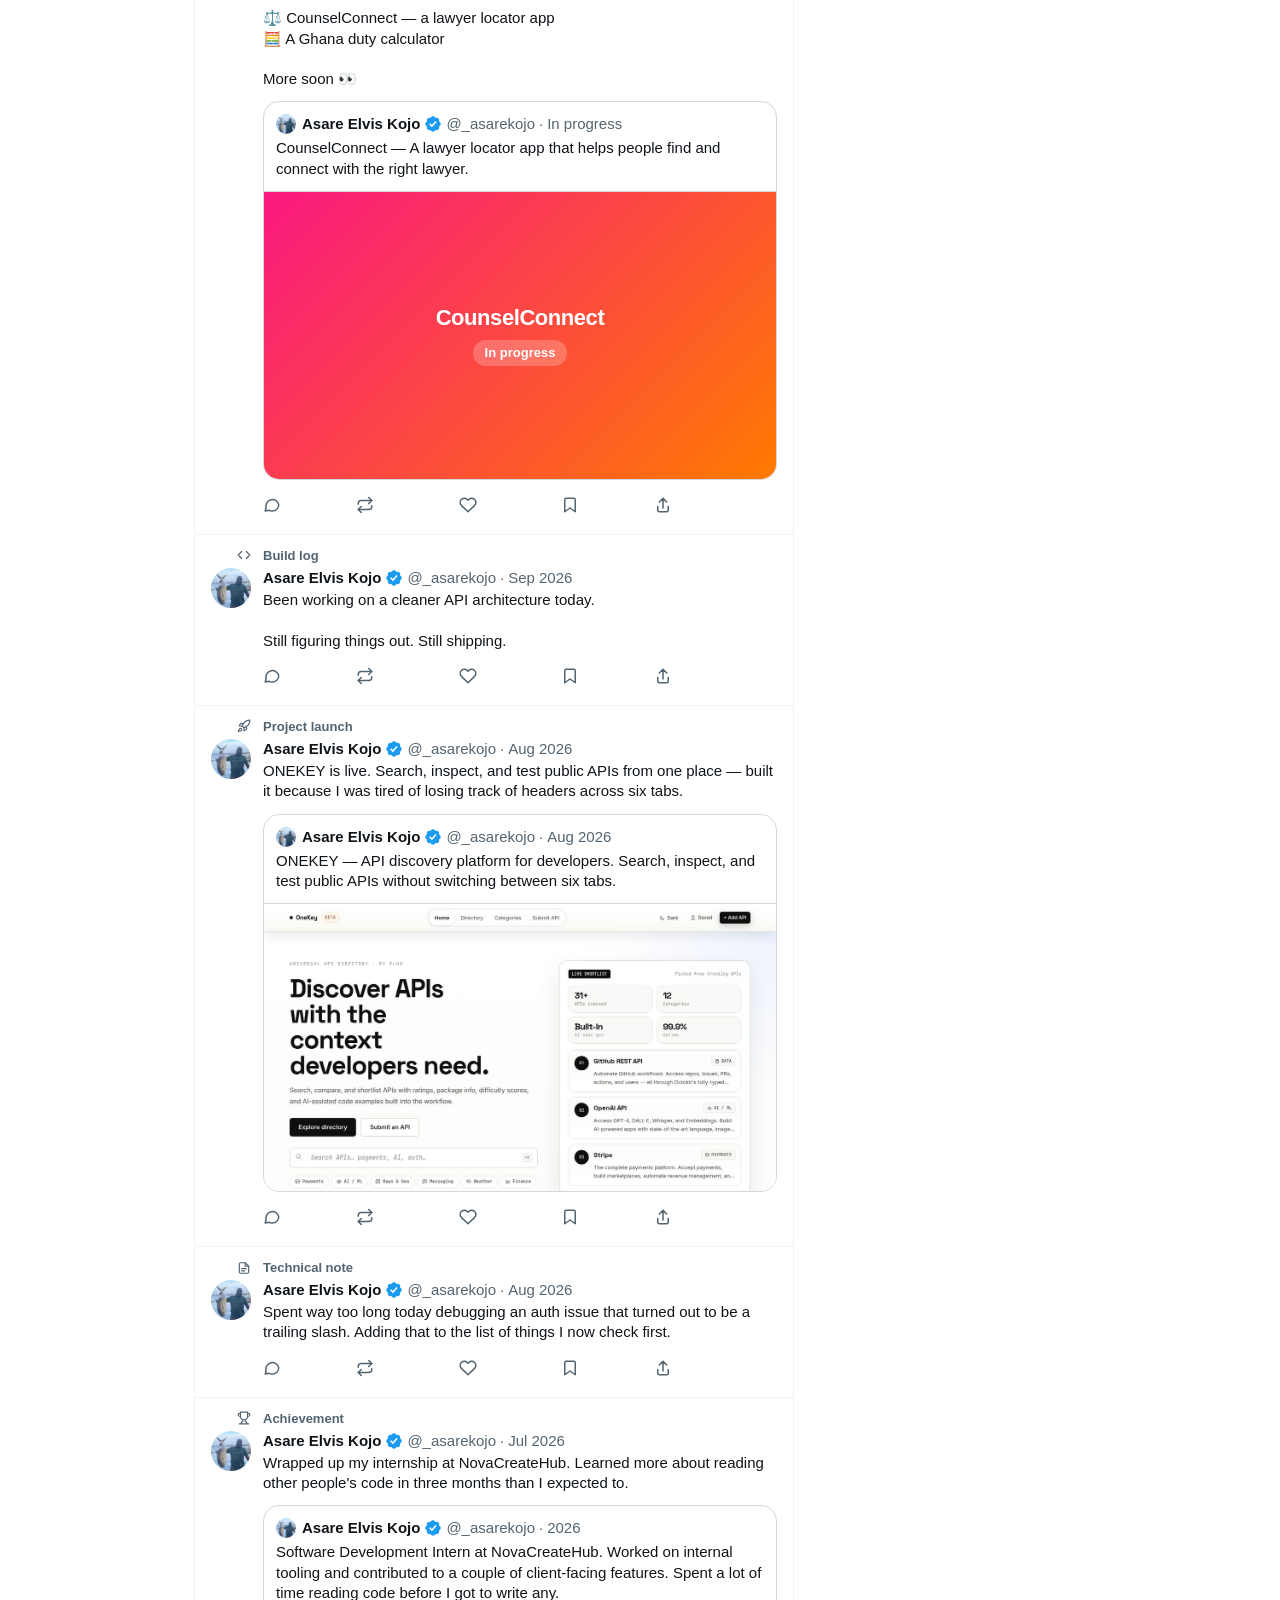
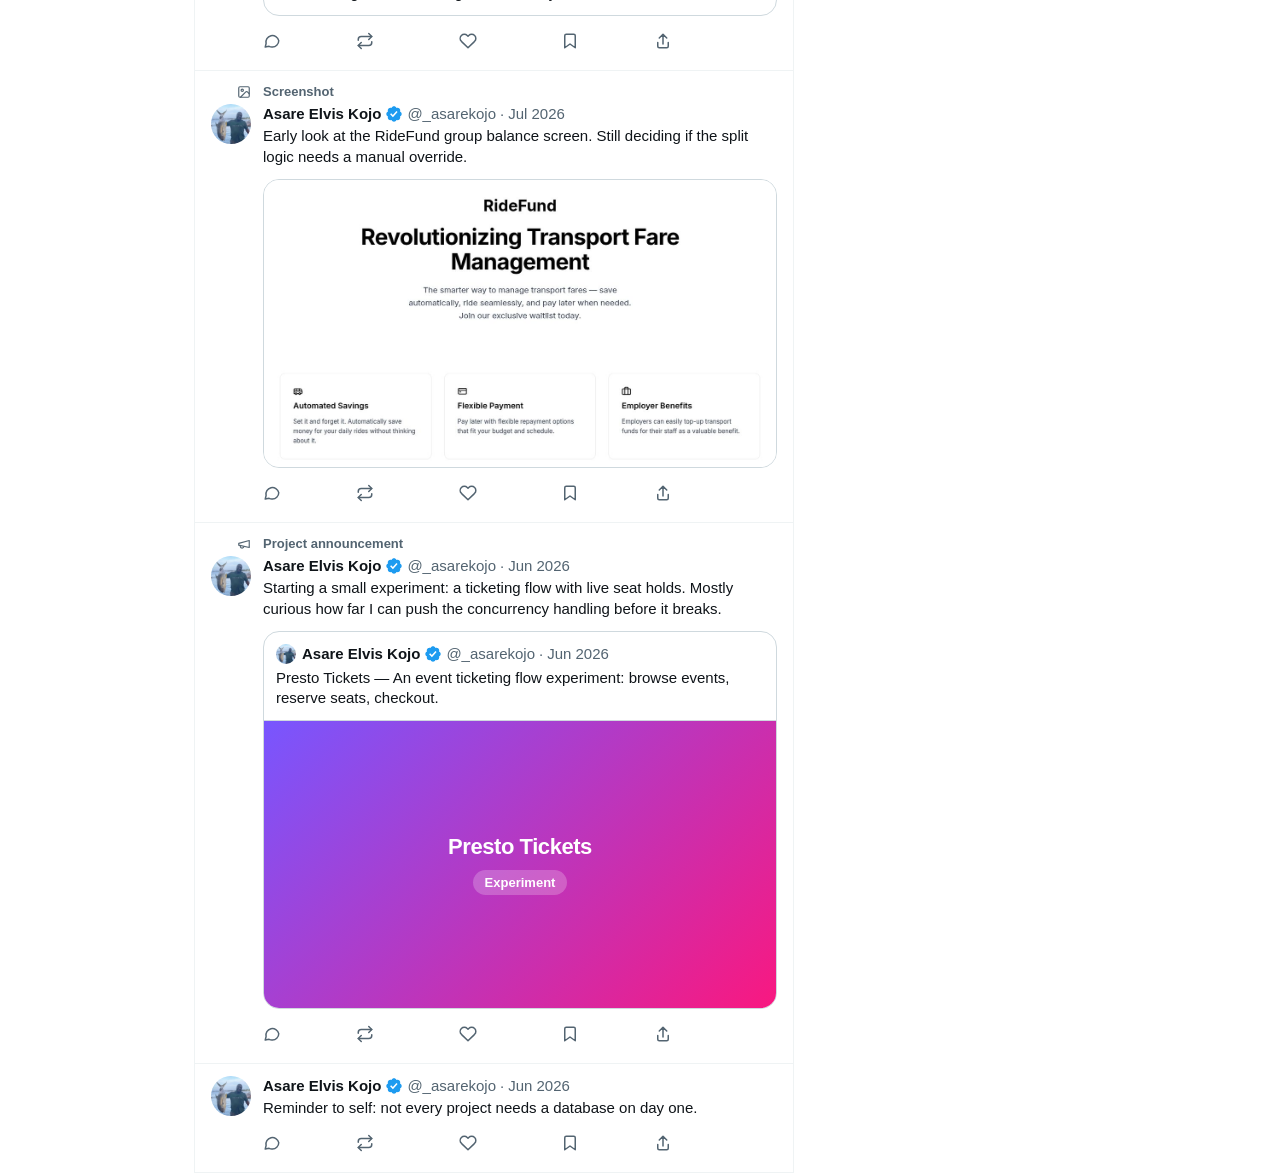
==== commit 116bd411: "Add client work, new projects and real site screenshots - Kinkan links to its official website (kink" ====
--- a/index.html
+++ b/index.html
@@ -180,6 +180,8 @@
       <section class="panel" id="panel-projects" role="tabpanel" aria-label="Projects" hidden>
         <div class="filter-row" id="filterRow" role="group" aria-label="Filter projects">
           <button class="chip is-active" type="button" data-filter="all" aria-pressed="true">All</button>
+          <button class="chip" type="button" data-filter="clients" aria-pressed="false">Client work</button>
+          <button class="chip" type="button" data-filter="building" aria-pressed="false">Building</button>
           <button class="chip" type="button" data-filter="web" aria-pressed="false">Web</button>
           <button class="chip" type="button" data-filter="apis" aria-pressed="false">APIs</button>
           <button class="chip" type="button" data-filter="software" aria-pressed="false">Software</button>
@@ -278,8 +280,8 @@
         <h2 class="card__title" id="cardNowTitle">What I'm up to</h2>
         <a class="card__row" href="#about">
           <span class="card__label">Currently building</span>
-          <span class="card__value">ONEKEY v2</span>
-          <span class="card__sub">API discovery platform</span>
+          <span class="card__value">CounselConnect</span>
+          <span class="card__sub">A lawyer locator app — plus a Ghana duty calculator</span>
         </a>
         <a class="card__row" href="#about">
           <span class="card__label">Currently learning</span>
--- a/styles.css
+++ b/styles.css
@@ -404,9 +404,10 @@
   margin-top:12px;
   border:1px solid var(--card-border); border-radius:16px;
   overflow:hidden;
+  aspect-ratio: 16 / 9;
   background: var(--surface);
-  padding:16px;
-}
+}
+.post__media a{ display:block; height:100%; }
 
 /* ---------- Link-preview card ---------- */
 .link-card{
@@ -416,8 +417,8 @@
 }
 .link-card:hover{ background: var(--hover-soft); }
 .link-card__media{
-  height:180px; overflow:hidden;
-  background: var(--surface); padding:20px 24px 0;
+  aspect-ratio: 16 / 9; overflow:hidden;
+  background: var(--surface);
   border-bottom:1px solid var(--card-border);
 }
 .link-card__body{ padding:12px; display:flex; flex-direction:column; gap:2px; }
@@ -441,8 +442,8 @@
   display:-webkit-box; -webkit-line-clamp:4; -webkit-box-orient:vertical; overflow:hidden;
 }
 .quote__media{
-  height:110px; overflow:hidden;
-  background: var(--surface); padding:14px 20px 0;
+  aspect-ratio: 16 / 9; overflow:hidden;
+  background: var(--surface);
   border-top:1px solid var(--card-border);
 }
 .quote--pull .quote__text{
@@ -466,6 +467,8 @@
 .job-card__body{ display:flex; flex-direction:column; gap:1px; min-width:0; }
 .job-card__company{ font-weight:700; }
 .job-card__date{ display:flex; align-items:center; gap:4px; color: var(--text-muted); font-size:14px; }
+.job-card__site{ display:inline-flex; align-items:center; gap:4px; color: var(--accent); font-size:14px; }
+.job-card__site:hover{ text-decoration:underline; }
 
 /* ---------- Article card (Notes posts) ---------- */
 .article-card{
@@ -520,26 +523,21 @@
 @keyframes pop{ 50%{ transform: scale(1.25); } }
 
 /* =========================================================
-   MOCK UI PREVIEW (placeholder screenshots)
-========================================================= */
-.mock-window{
-  width:100%;
-  border:1px solid var(--border-strong); border-radius:10px;
-  background: var(--bg); overflow:hidden;
-}
-.mock-window__bar{ display:flex; gap:5px; padding:8px 10px; border-bottom:1px solid var(--border); }
-.mock-window__bar span{ width:8px; height:8px; border-radius:50%; background: var(--border-strong); }
-.mock-window__bar span:nth-child(1){ background:#ff5f57; }
-.mock-window__bar span:nth-child(2){ background:#febc2e; }
-.mock-window__bar span:nth-child(3){ background:#28c840; }
-.mock-window__body{ display:flex; height:140px; }
-.mock-sidebar{ width:28%; border-right:1px solid var(--border); padding:12px 10px; display:flex; flex-direction:column; gap:8px; }
-.mock-line{ height:6px; width:70%; border-radius:3px; background: var(--border); }
-.mock-line--active{ background: var(--accent); width:85%; }
-.mock-main{ flex:1; padding:12px; display:flex; flex-direction:column; gap:10px; }
-.mock-search{ height:16px; width:60%; border-radius:999px; background: var(--search-bg); }
-.mock-row{ height:12px; width:90%; border-radius:4px; background: var(--surface); border:1px solid var(--border); }
-.mock-row--wide{ width:100%; }
+   PROJECT MEDIA (site screenshots / branded covers)
+========================================================= */
+.shot{ display:block; width:100%; height:100%; object-fit:cover; object-position:top center; }
+.cover-art{
+  width:100%; height:100%; padding:16px;
+  display:flex; flex-direction:column; align-items:center; justify-content:center; gap:10px;
+  color:#fff; text-align:center;
+}
+.cover-art__name{ font-size:28px; font-weight:800; letter-spacing:-0.02em; line-height:1.15; }
+.cover-art__status{
+  font-size:13px; font-weight:700;
+  padding: 4px 12px; border-radius:999px;
+  background: rgba(255,255,255,0.22);
+}
+.quote__media .cover-art__name{ font-size:22px; }
 
 /* =========================================================
    FILTERS / SEARCH / STATUS
@@ -587,7 +585,6 @@
 .post-detail__head{ display:flex; align-items:center; gap:12px; }
 .post-detail__who{ display:flex; flex-direction:column; flex:1; min-width:0; line-height:1.3; }
 .post-detail__text{ margin-top:12px; font-size:17px; line-height:1.4; white-space:pre-line; overflow-wrap:anywhere; }
-.post-detail__media .mock-window__body{ height:220px; }
 .post-detail__links{ display:flex; flex-wrap:wrap; gap:8px; margin-top:12px; }
 .post-detail__meta{
   margin-top:16px; padding:16px 0;
@@ -813,7 +810,6 @@
   .profile__actions .btn{ padding: 0 14px; }
   .tab{ padding: 0 10px; }
   .article-card__cover{ width:88px; }
-  .link-card__media{ height:140px; }
   .modal__body{ padding: 8px 20px 24px; }
 }
 
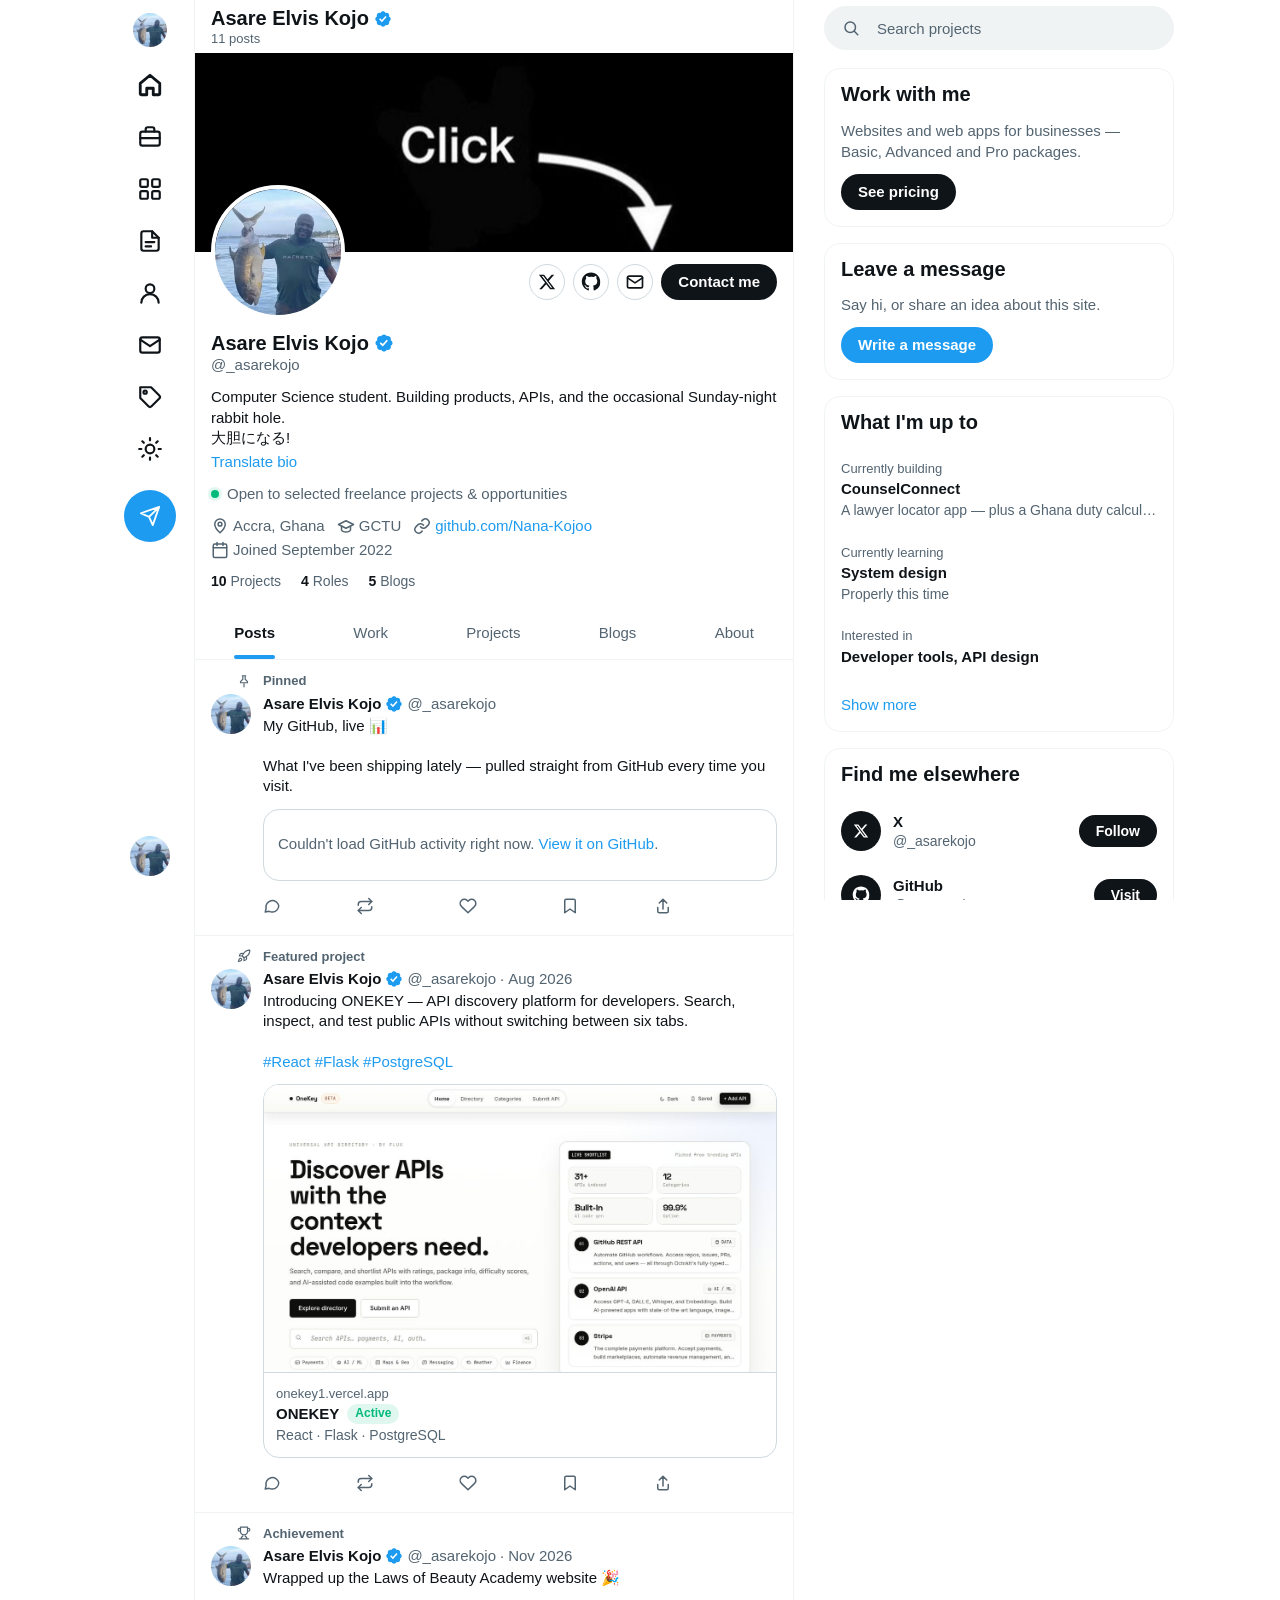
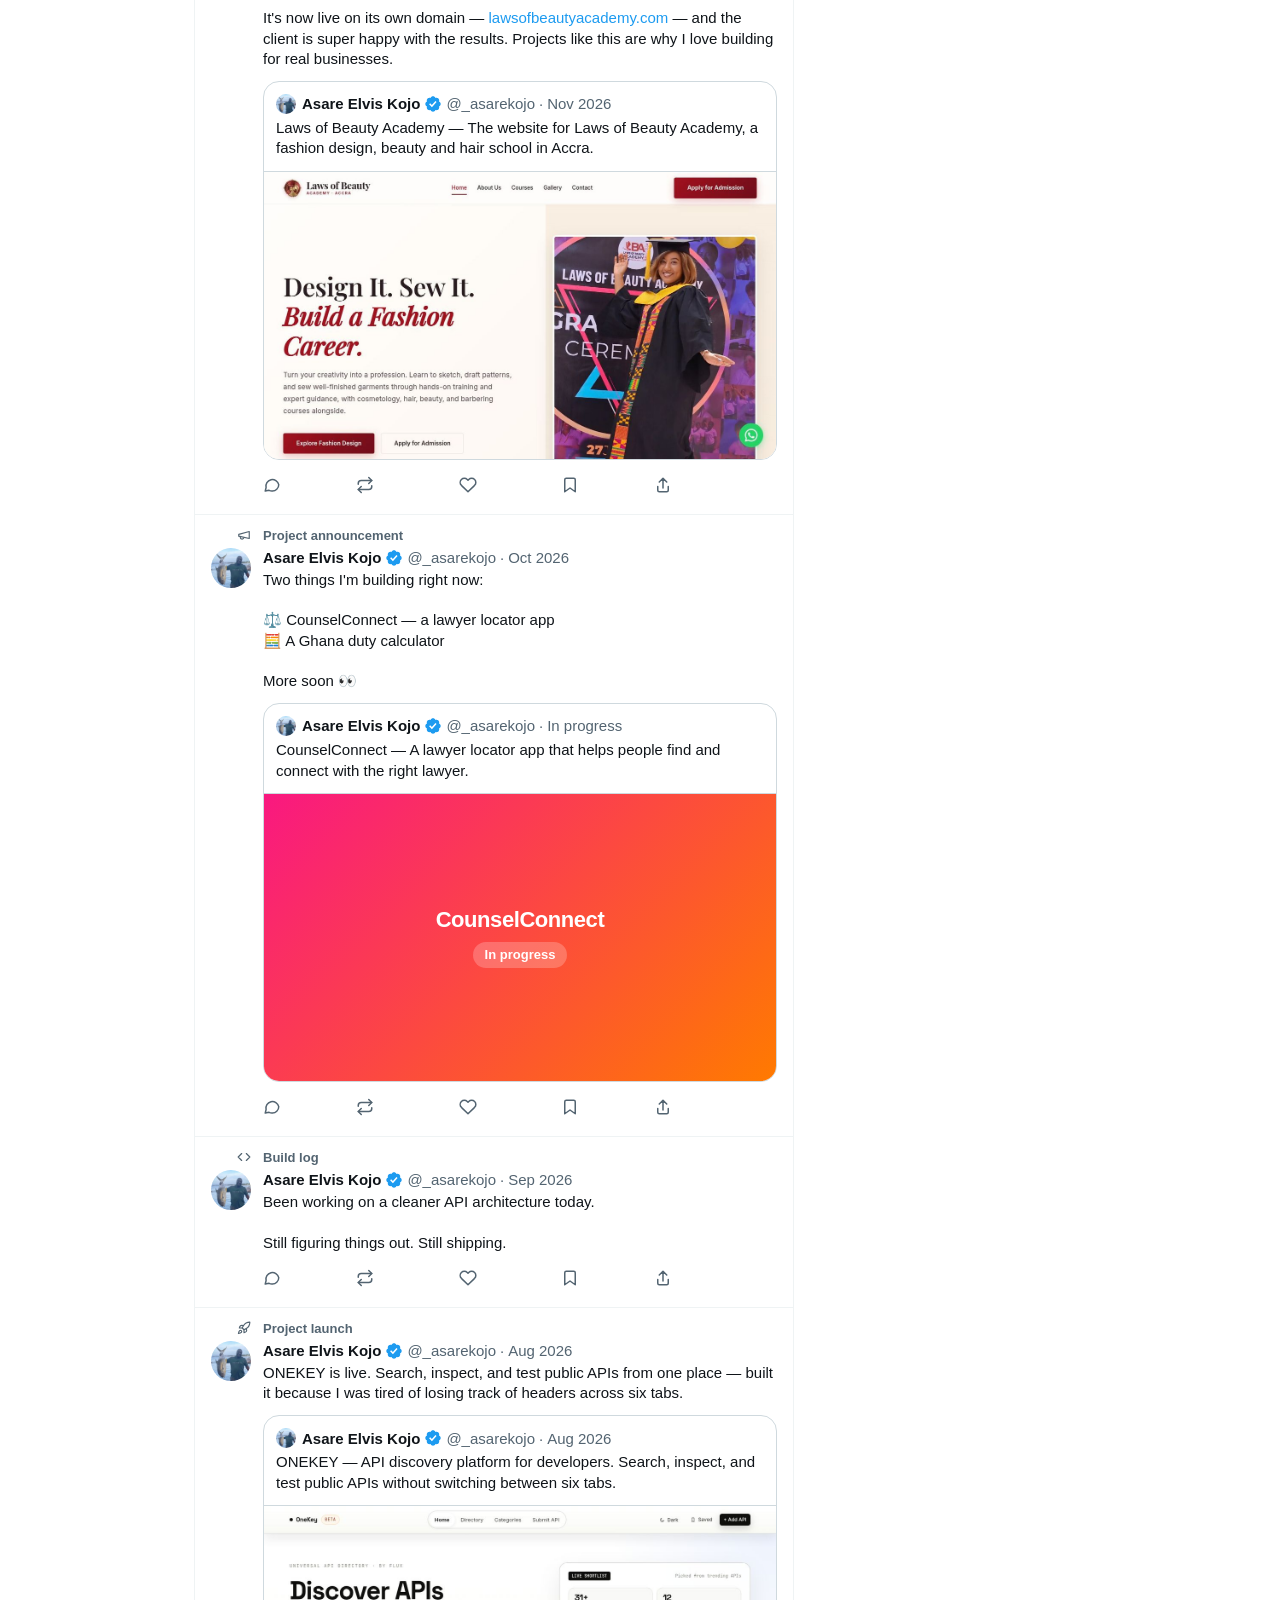
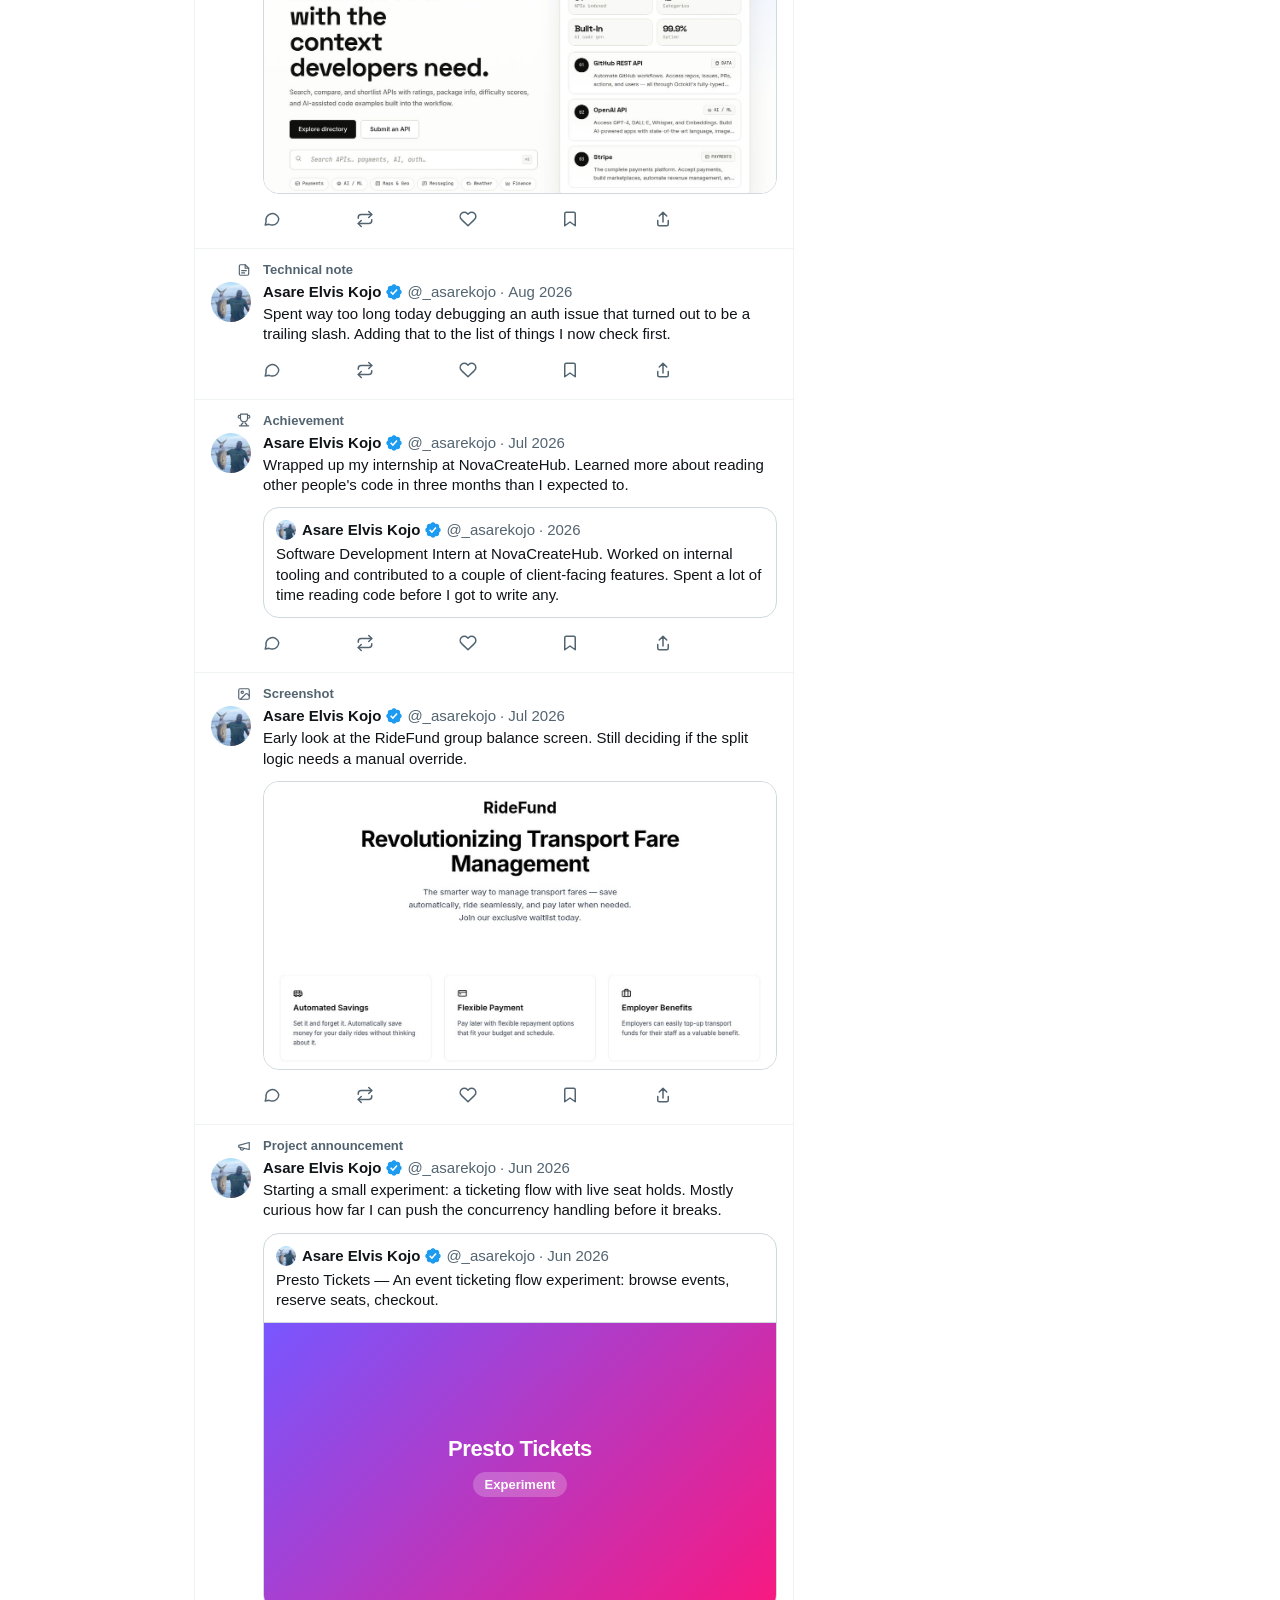
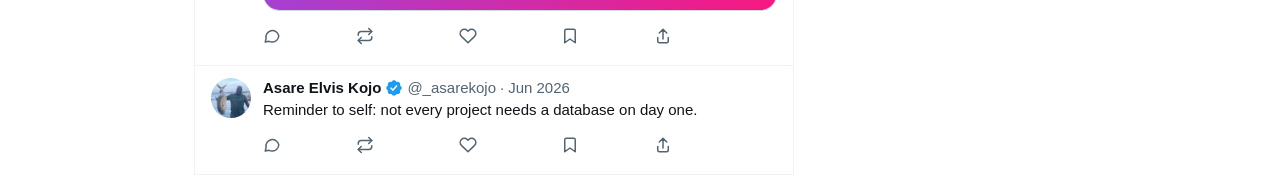
==== commit 2857f4ef: "Add pricing, terms & privacy, live screenshots and Laws of Beauty launch - Pricing page with Basic, " ====
--- a/index.html
+++ b/index.html
@@ -87,6 +87,7 @@
         <a class="nav-item" href="#blogs" data-nav="blogs"><i data-icon="note" data-size="26"></i><span>Blogs</span></a>
         <a class="nav-item" href="#about" data-nav="about"><i data-icon="user" data-size="26"></i><span>About</span></a>
         <a class="nav-item" href="#/messages" data-nav="messages"><i data-icon="mail" data-size="26"></i><span>Messages</span></a>
+        <a class="nav-item" href="#/pricing" data-nav="pricing"><i data-icon="tag" data-size="26"></i><span>Pricing</span></a>
         <button class="nav-item" type="button" data-theme-toggle aria-label="Toggle dark mode">
           <span class="theme-icon theme-icon--sun"><i data-icon="sun" data-size="26"></i></span>
           <span class="theme-icon theme-icon--moon"><i data-icon="moon" data-size="26"></i></span>
@@ -224,7 +225,7 @@
 
       <section class="messages-intro" aria-labelledby="messagesTitle">
         <h1 id="messagesTitle">Say something 👋</h1>
-        <p>Leave a message, share an idea for this site, or just say hi. Please keep it kind — messages are public.</p>
+        <p>Leave a message, share an idea for this site, or just say hi. Please keep it kind — messages are public. By posting, you agree to the <a href="#/terms">Terms</a>.</p>
       </section>
 
       <form class="composer" id="composer" autocomplete="off" novalidate>
@@ -252,12 +253,99 @@
       <div id="messagesList" aria-live="polite"><!-- injected by script.js --></div>
     </div>
 
+    <!-- PRICING PAGE -->
+    <div id="pricingView" hidden>
+      <div class="topbar">
+        <button class="icon-btn topbar__back" type="button" id="backFromPricing" aria-label="Back"><i data-icon="back"></i></button>
+        <div class="topbar__title">
+          <span class="topbar__name">Pricing</span>
+          <span class="topbar__sub">Website &amp; web app packages</span>
+        </div>
+      </div>
+      <div class="pricing" id="pricing"><!-- injected by script.js --></div>
+    </div>
+
+    <!-- TERMS & PRIVACY PAGE -->
+    <div id="termsView" hidden>
+      <div class="topbar">
+        <button class="icon-btn topbar__back" type="button" id="backFromTerms" aria-label="Back"><i data-icon="back"></i></button>
+        <div class="topbar__title">
+          <span class="topbar__name">Terms &amp; Privacy</span>
+          <span class="topbar__sub">Last updated November 1, 2026</span>
+        </div>
+      </div>
+
+      <article class="legal">
+        <h1>Terms &amp; Conditions</h1>
+        <p class="legal__meta">Last updated: November 1, 2026</p>
+        <p>These terms cover your use of this website (nana-kojo.vercel.app), run by Asare Elvis Kojo (“I”, “me”). By using the site, you agree to them. If you don't agree, please don't use the site.</p>
+
+        <h2>1. About this site</h2>
+        <p>This is my personal portfolio. It shows my work, projects and writing, and ways to contact me. Everything here is for general information.</p>
+
+        <h2>2. Using the site</h2>
+        <p>You're welcome to browse, share links to and quote short parts of this site with credit. Please don't:</p>
+        <ul>
+          <li>copy, resell or republish the site or its content as your own;</li>
+          <li>try to break, overload or get unauthorised access to the site or the services it uses;</li>
+          <li>use the site for anything unlawful.</li>
+        </ul>
+
+        <h2>3. Messages (guestbook)</h2>
+        <ul>
+          <li>Messages you post are public and show the name you enter.</li>
+          <li>Keep it kind: no harassment, hate speech, spam, advertising, illegal content, or personal information about other people.</li>
+          <li>You're responsible for what you post. Don't post anything you wouldn't want to be public.</li>
+          <li>By posting, you let me display your message on this site. I may remove any message at any time, without notice.</li>
+        </ul>
+
+        <h2>4. My work and client projects</h2>
+        <ul>
+          <li>Projects marked as client work were built for those clients. Their names, logos and content belong to them and appear here as examples of my work.</li>
+          <li>Website previews are screenshots taken automatically and may not show the latest version of a site.</li>
+          <li>Prices on the Pricing page are starting prices, not fixed offers. The final price, scope and timeline for any project are agreed separately in a written quote.</li>
+          <li>Nothing on this site is an offer or a contract. Freelance and client work is agreed separately in writing.</li>
+        </ul>
+
+        <h2>5. Intellectual property</h2>
+        <p>Unless stated otherwise, the design, text and code of this site are © Asare Elvis Kojo. Third-party names, logos and trademarks — including X, GitHub, LinkedIn, Medium and WhatsApp — belong to their owners. This site's design is inspired by X (formerly Twitter), but it isn't affiliated with or endorsed by X Corp.</p>
+
+        <h2>6. Third-party services and links</h2>
+        <p>The site uses GitHub (activity graph), Medium (blog posts), MyMemory (bio translation), Microlink (website screenshots), Supabase (messages, once enabled) and Vercel (hosting). Links to other websites are there for convenience; I'm not responsible for their content or practices.</p>
+
+        <h2 id="privacy">7. Privacy Policy</h2>
+        <ul>
+          <li><strong>What I collect:</strong> only what you choose to post in Messages — your name, your message and when you posted it. There are no accounts, no ads and no analytics or tracking cookies.</li>
+          <li><strong>What stays in your browser:</strong> your theme, likes, reposts, bookmarks, guestbook name and a short cache of GitHub stats are saved in your browser's local storage. They never leave your device; clearing your browser data removes them.</li>
+          <li><strong>Third parties:</strong> when the page loads, your browser contacts the services listed above (for example GitHub's API), and they may log your IP address under their own privacy policies. Vercel keeps standard server logs. If you use Translate bio, the bio text is sent to MyMemory.</li>
+          <li><strong>Your choices:</strong> to have a message removed, or for any privacy question, email me at the address below.</li>
+        </ul>
+
+        <h2>8. No warranty</h2>
+        <p>The site is provided “as is”. I try to keep it accurate and online, but I can't promise it will always be error-free or available.</p>
+
+        <h2>9. Limitation of liability</h2>
+        <p>As far as the law allows, I'm not liable for any loss or damage arising from your use of this site or from relying on its content.</p>
+
+        <h2>10. Changes</h2>
+        <p>I may update these terms from time to time. The date at the top shows the latest version, and continuing to use the site means you accept the changes.</p>
+
+        <h2>11. Governing law</h2>
+        <p>These terms are governed by the laws of the Republic of Ghana.</p>
+
+        <h2>12. Contact</h2>
+        <p>Questions about these terms or your privacy? Email <a data-link="email" href="mailto:asareelvis200@gmail.com">asareelvis200@gmail.com</a>.</p>
+      </article>
+    </div>
+
     <footer class="column-footer">
       <a data-link="x" href="https://x.com/_asarekojo" target="_blank" rel="noopener">X</a>
       <a data-link="github" href="https://github.com/Nana-Kojoo" target="_blank" rel="noopener">GitHub</a>
       <a data-link="linkedin" href="https://linkedin.com/in/nana-kojo" target="_blank" rel="noopener">LinkedIn</a>
       <a data-link="whatsapp" href="#" target="_blank" rel="noopener">WhatsApp</a>
       <a data-link="email" href="mailto:asareelvis200@gmail.com">Email</a>
+      <a href="#/terms">Terms of Service</a>
+      <a href="#/privacy">Privacy Policy</a>
       <span>© <span data-year>2026</span> Asare Elvis Kojo · Built with curiosity in Accra</span>
     </footer>
   </main>
@@ -269,6 +357,12 @@
         <i data-icon="search" data-size="18"></i>
         <input type="search" id="searchInput" placeholder="Search projects" aria-label="Search projects" autocomplete="off">
       </form>
+
+      <section class="card card--hire" aria-labelledby="cardHireTitle">
+        <h2 class="card__title" id="cardHireTitle">Work with me</h2>
+        <p class="card__text">Websites and web apps for businesses — Basic, Advanced and Pro packages.</p>
+        <div class="card__actions"><a class="btn btn--invert" href="#/pricing">See pricing</a></div>
+      </section>
 
       <section class="card card--compose" aria-labelledby="cardMessageTitle">
         <h2 class="card__title" id="cardMessageTitle">Leave a message</h2>
@@ -339,7 +433,12 @@
         </div>
       </section>
 
-      <p class="rightbar__footer">© <span data-year>2026</span> Asare Elvis Kojo · Built with curiosity in Accra, Ghana</p>
+      <nav class="rightbar__footer" aria-label="Legal">
+        <a href="#/terms">Terms of Service</a>
+        <a href="#/privacy">Privacy Policy</a>
+        <a data-link="email" href="mailto:asareelvis200@gmail.com">Contact</a>
+        <span>© <span data-year>2026</span> Asare Elvis Kojo · Built with curiosity in Accra, Ghana</span>
+      </nav>
     </div>
   </aside>
 </div>
@@ -352,6 +451,7 @@
   <a href="#blogs" data-nav="blogs" aria-label="Blogs"><i data-icon="note" data-size="24"></i></a>
   <a href="#about" data-nav="about" aria-label="About"><i data-icon="user" data-size="24"></i></a>
   <a href="#/messages" data-nav="messages" aria-label="Messages"><i data-icon="mail" data-size="24"></i></a>
+  <a href="#/pricing" data-nav="pricing" aria-label="Pricing"><i data-icon="tag" data-size="24"></i></a>
 </nav>
 
 <button class="fab" type="button" data-open-contact aria-label="Contact me"><i data-icon="send" data-size="22"></i></button>
--- a/styles.css
+++ b/styles.css
@@ -200,7 +200,13 @@
 .rightbar__inner::-webkit-scrollbar{ display:none; }
 .rightbar__inner > *{ flex-shrink:0; }
 body[data-view="messages"] .card--compose{ display:none; }
-.rightbar__footer{ color: var(--text-muted); font-size:13px; padding: 0 16px; line-height:1.5; }
+body[data-view="pricing"] .card--hire{ display:none; }
+.rightbar__footer{
+  display:flex; flex-wrap:wrap; gap:2px 12px;
+  padding: 0 16px;
+  color: var(--text-muted); font-size:13px; line-height:1.5;
+}
+.rightbar__footer a:hover{ text-decoration:underline; }
 
 /* =========================================================
    TOP BAR (sticky)
@@ -921,3 +927,91 @@
 .timeline-more:hover{ background: var(--hover-soft); }
 .hashlink{ color: var(--accent); }
 .hashlink:hover{ text-decoration:underline; }
+
+/* =========================================================
+   TERMS & PRIVACY PAGE
+========================================================= */
+.legal{ padding: 16px 16px 40px; line-height:1.5; }
+.legal h1{ font-size:28px; font-weight:800; line-height:1.2; }
+.legal__meta{ margin-top:4px; color: var(--text-muted); font-size:14px; }
+.legal > p{ margin-top:12px; }
+.legal h2{
+  margin-top:28px; padding-top:16px;
+  border-top:1px solid var(--border);
+  font-size:19px; font-weight:800; line-height:1.3;
+  scroll-margin-top: calc(var(--topbar-h) + 8px);
+}
+.legal ul{ margin-top:10px; padding-left:20px; list-style: disc; }
+.legal li{ margin-top:6px; }
+.legal li::marker{ color: var(--text-muted); }
+.legal a, .messages-intro a{ color: var(--accent); }
+.legal a:hover, .messages-intro a:hover{ text-decoration:underline; }
+
+/* =========================================================
+   PRICING PAGE
+========================================================= */
+.pricing__intro{ padding: 20px 16px 4px; }
+.pricing__intro h1{ font-size:23px; font-weight:800; line-height:1.2; }
+.pricing__intro p{ margin-top:6px; color: var(--text-muted); line-height:1.4; }
+
+.plans{ display:grid; grid-template-columns: repeat(3, 1fr); gap:10px; padding: 20px 16px 12px; }
+.plan{
+  position:relative;
+  display:flex; flex-direction:column; align-items:flex-start; gap:4px;
+  padding: 16px 12px 14px;
+  border:1px solid var(--card-border); border-radius:16px;
+  text-align:left;
+  transition: background-color .2s var(--ease), border-color .2s var(--ease);
+}
+.plan:hover{ background: var(--hover-soft); }
+.plan.is-selected{ border-color: var(--accent); box-shadow: inset 0 0 0 1px var(--accent); background: var(--accent-soft); }
+.plan__badge{
+  position:absolute; top:-10px; right:10px;
+  padding: 2px 8px; border-radius:999px;
+  background: var(--accent); color:#fff;
+  font-size:11px; font-weight:700;
+}
+.plan__name{ font-size:17px; font-weight:800; }
+.plan__price{ font-size:20px; font-weight:800; line-height:1.2; }
+.plan__price small{ font-size:12px; font-weight:400; color: var(--text-muted); }
+.plan__tagline{ margin-top:2px; font-size:13px; color: var(--text-muted); line-height:1.35; }
+
+.plan-detail{ margin: 0 16px; padding:16px; border:1px solid var(--card-border); border-radius:16px; }
+.plan-detail h2{ font-size:19px; font-weight:800; }
+.plan-detail__includes{ margin-top:6px; color: var(--text-muted); font-weight:600; }
+.plan-features li{ display:flex; align-items:flex-start; gap:10px; margin-top:10px; line-height:1.35; }
+.plan-features svg{ color: var(--accent); margin-top:1px; }
+.plan-facts{
+  display:grid; grid-template-columns: repeat(3, 1fr); gap:8px;
+  margin: 16px 0 0; padding-top:16px;
+  border-top:1px solid var(--border);
+}
+.plan-facts dt{ font-size:13px; color: var(--text-muted); }
+.plan-facts dd{ margin:2px 0 0; font-weight:700; }
+.plan-cta{ display:flex; flex-wrap:wrap; gap:8px; margin-top:16px; }
+
+.pricing__note{ padding: 12px 16px; font-size:14px; color: var(--text-muted); line-height:1.45; }
+.pricing__work{ padding: 12px 0 8px; border-top:1px solid var(--border); }
+.pricing__work h2{ padding: 4px 16px 8px; font-size:19px; font-weight:800; }
+.client-row{
+  display:flex; align-items:center; gap:12px;
+  padding: 10px 16px;
+  transition: background-color .2s var(--ease);
+}
+.client-row:hover{ background: var(--hover-soft); }
+.client-row__thumb{
+  width:96px; aspect-ratio: 16 / 9; flex-shrink:0;
+  border:1px solid var(--card-border); border-radius:10px; overflow:hidden;
+  background: var(--surface);
+}
+.client-row__thumb .cover-art{ padding:4px; }
+.client-row__thumb .cover-art__name{ font-size:11px; }
+.client-row__thumb .cover-art__status{ display:none; }
+.client-row__body{ display:flex; flex-direction:column; flex:1; min-width:0; }
+.client-row__name{ font-weight:700; }
+.client-row__host{ font-size:14px; color: var(--text-muted); white-space:nowrap; overflow:hidden; text-overflow:ellipsis; }
+
+@media (max-width: 500px){
+  .plans{ grid-template-columns: 1fr; gap:14px; }
+  .plan-facts{ grid-template-columns: 1fr 1fr; }
+}
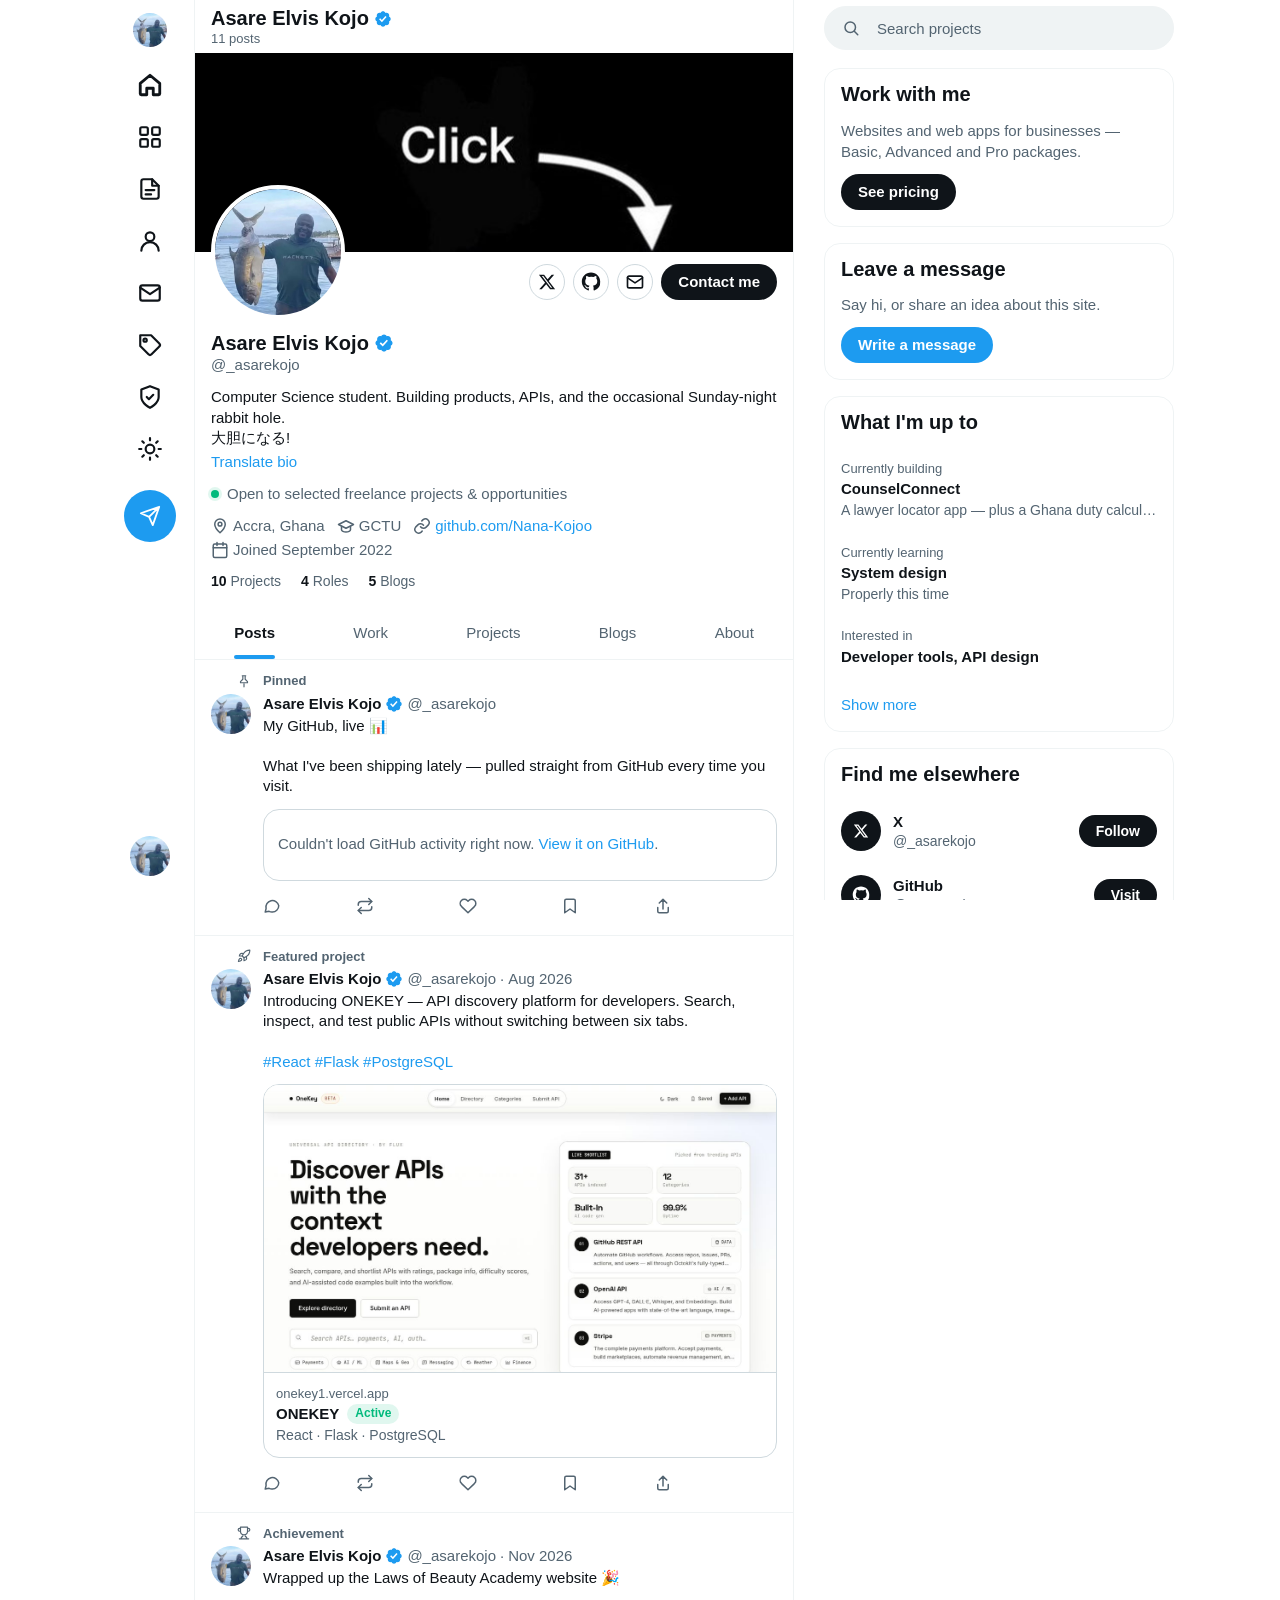
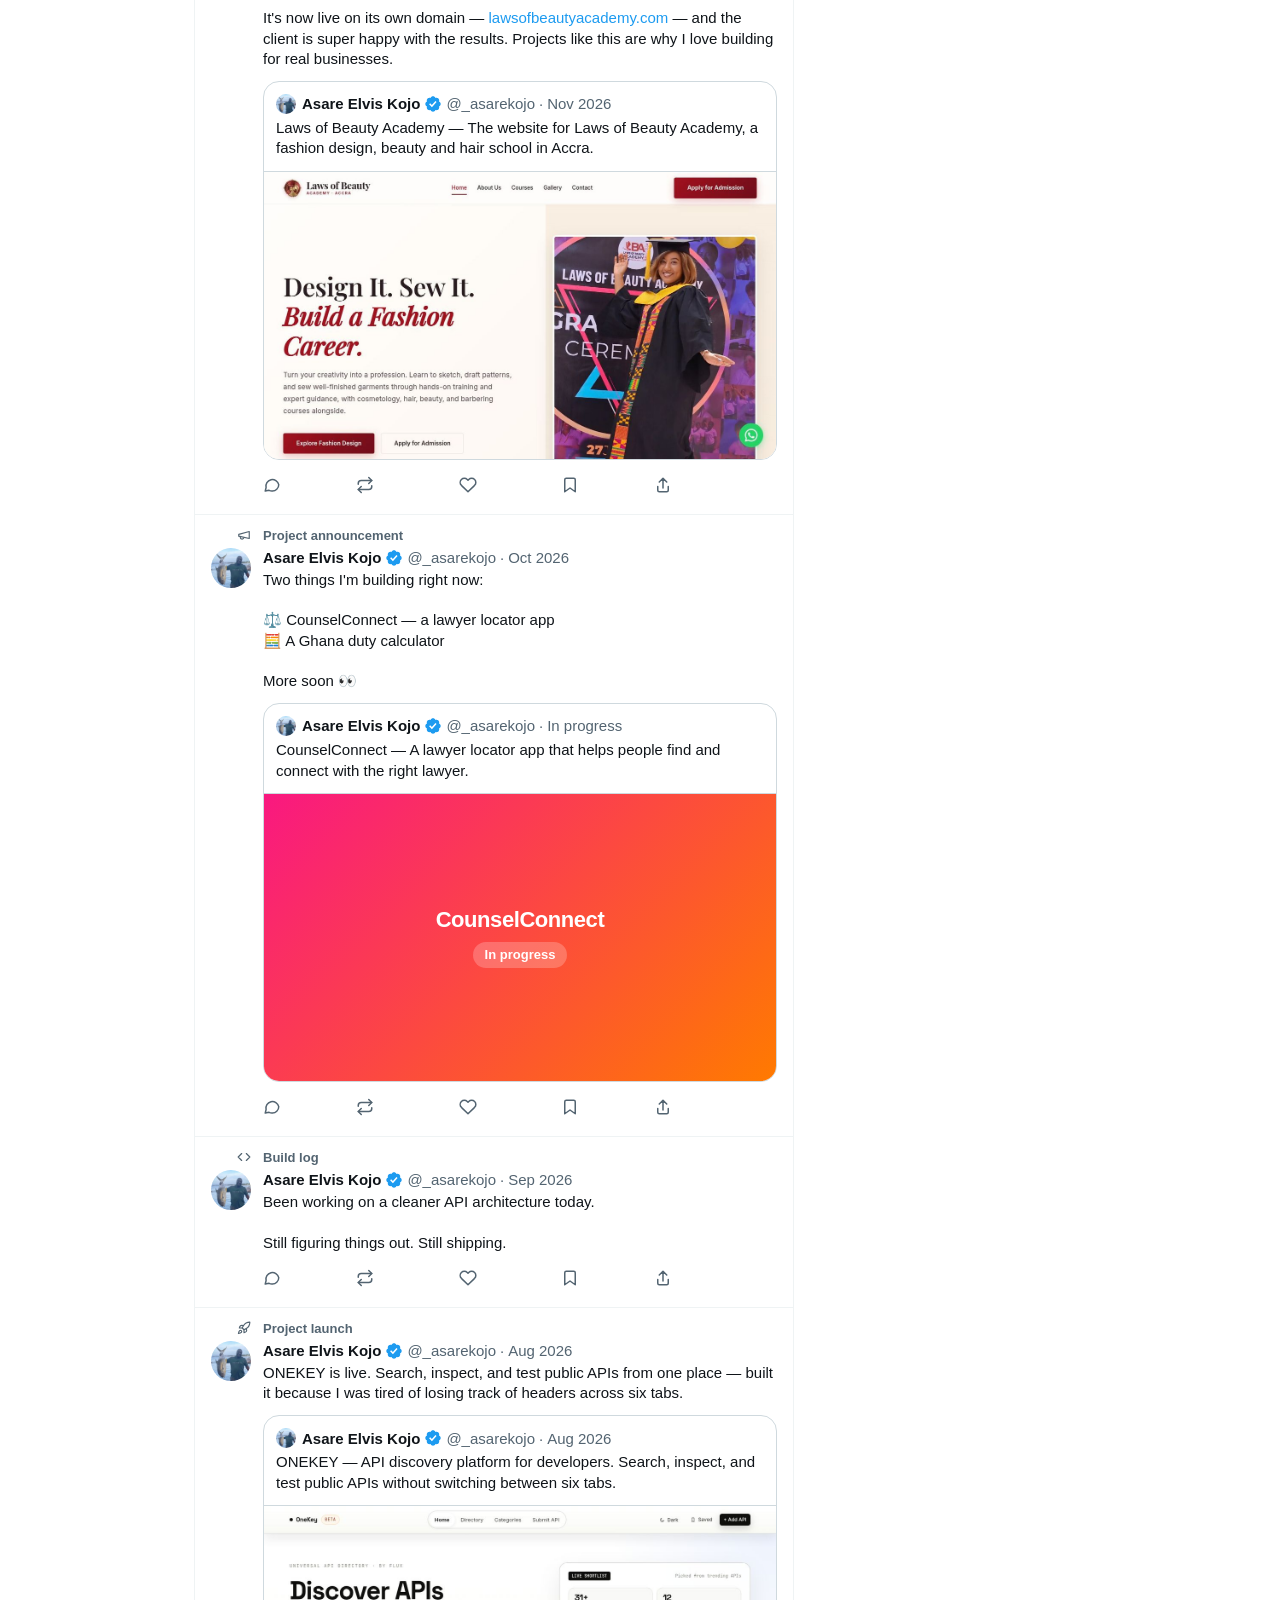
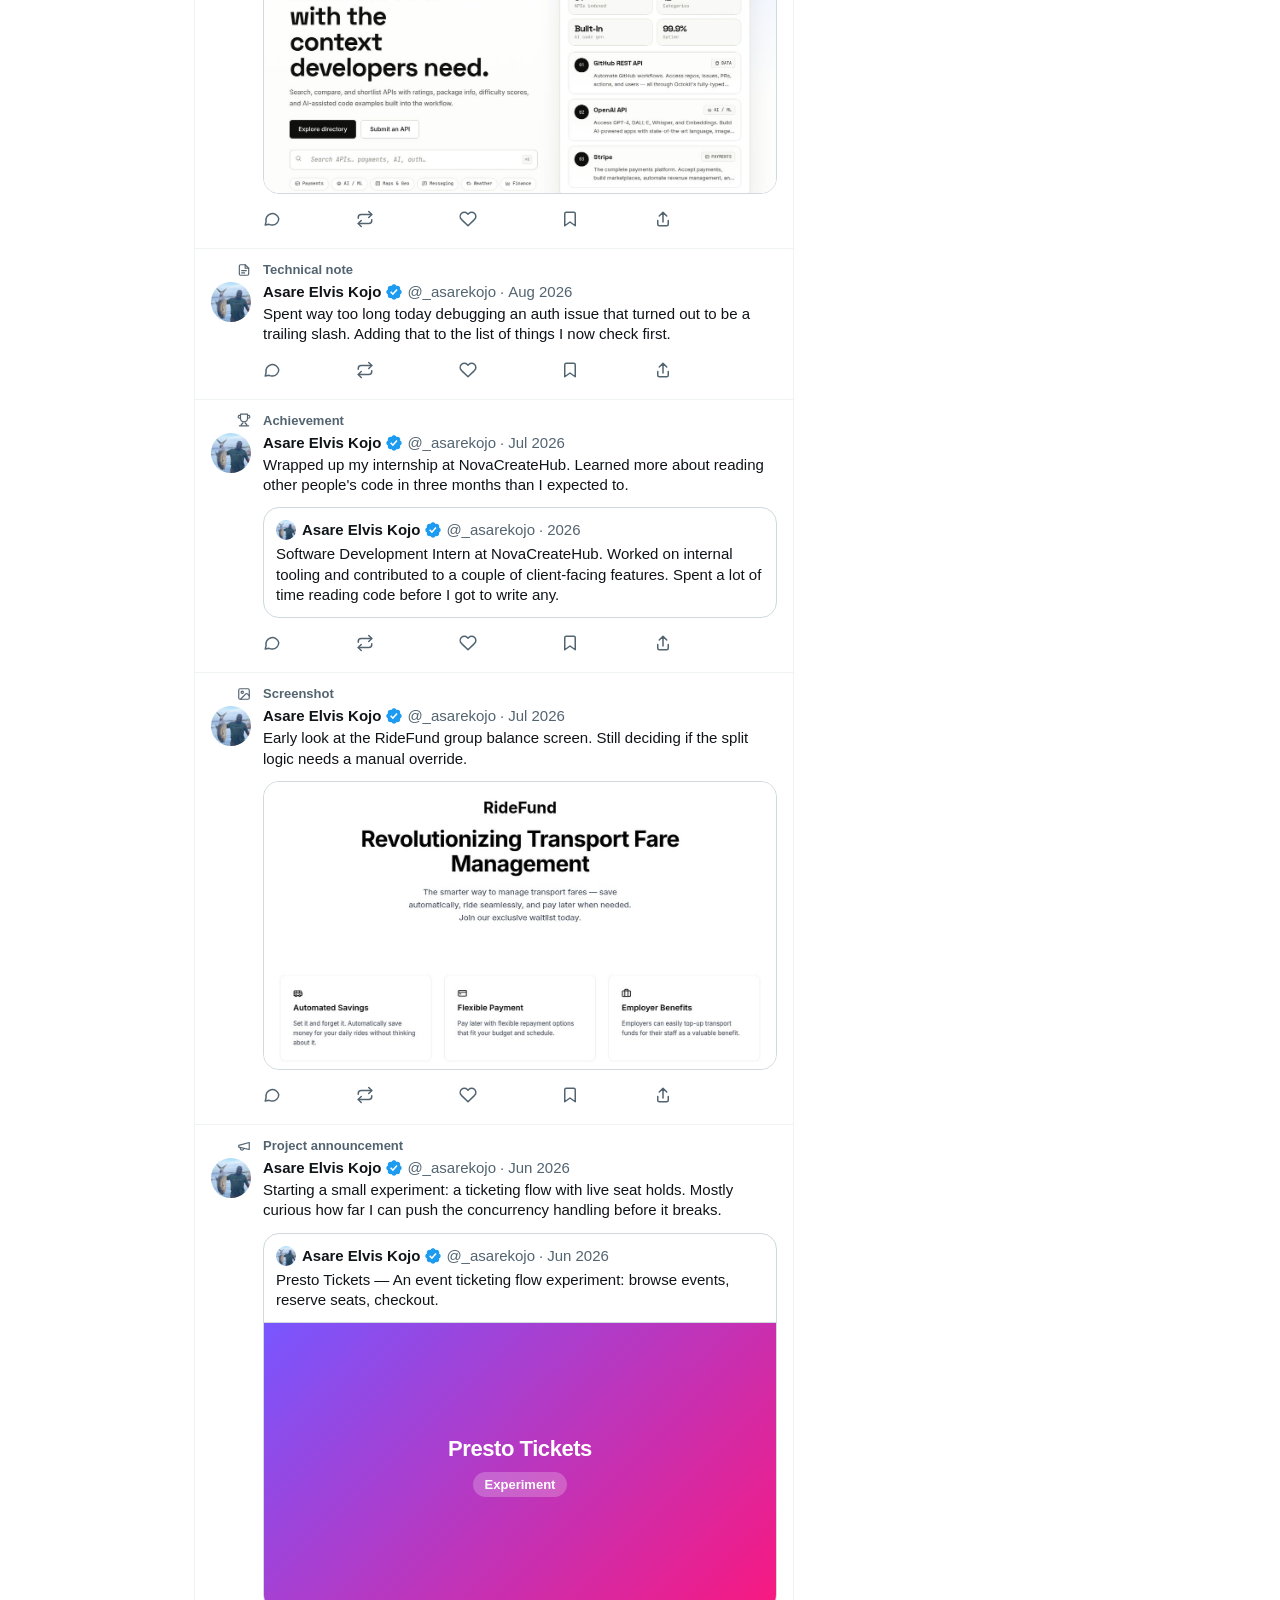
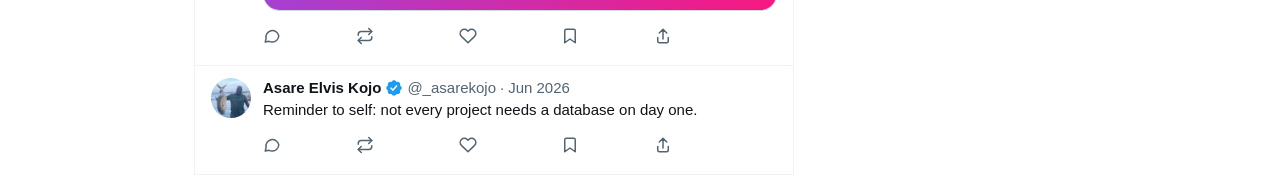
==== commit fb1bde42: "Add WhatsApp contact, Terms & Privacy in nav, Laws of Beauty as Live - Set the WhatsApp number, whic" ====
--- a/index.html
+++ b/index.html
@@ -81,13 +81,13 @@
       <a class="sidenav__logo" href="#posts" aria-label="Home"><img src="assets/logo.png" alt="" width="34" height="34"></a>
 
       <nav class="sidenav__nav" aria-label="Primary">
-        <a class="nav-item" href="#posts" data-nav="posts"><i data-icon="home" data-size="26"></i><span>Home</span></a>
-        <a class="nav-item" href="#work" data-nav="work"><i data-icon="briefcase" data-size="26"></i><span>Work</span></a>
+        <a class="nav-item" href="#posts" data-nav="posts" data-nav-also="work"><i data-icon="home" data-size="26"></i><span>Home</span></a>
         <a class="nav-item" href="#projects" data-nav="projects"><i data-icon="grid" data-size="26"></i><span>Projects</span></a>
         <a class="nav-item" href="#blogs" data-nav="blogs"><i data-icon="note" data-size="26"></i><span>Blogs</span></a>
         <a class="nav-item" href="#about" data-nav="about"><i data-icon="user" data-size="26"></i><span>About</span></a>
         <a class="nav-item" href="#/messages" data-nav="messages"><i data-icon="mail" data-size="26"></i><span>Messages</span></a>
         <a class="nav-item" href="#/pricing" data-nav="pricing"><i data-icon="tag" data-size="26"></i><span>Pricing</span></a>
+        <a class="nav-item" href="#/terms" data-nav="terms"><i data-icon="shield" data-size="26"></i><span>Terms &amp; Privacy</span></a>
         <button class="nav-item" type="button" data-theme-toggle aria-label="Toggle dark mode">
           <span class="theme-icon theme-icon--sun"><i data-icon="sun" data-size="26"></i></span>
           <span class="theme-icon theme-icon--moon"><i data-icon="moon" data-size="26"></i></span>
@@ -444,14 +444,12 @@
 </div>
 
 <!-- ===================== MOBILE NAV ===================== -->
+<!-- Work, Blogs and About live in the profile tabs, so the phone bar keeps just the main destinations. -->
 <nav class="bottomnav" aria-label="Primary">
-  <a href="#posts" data-nav="posts" aria-label="Home"><i data-icon="home" data-size="24"></i></a>
-  <a href="#work" data-nav="work" aria-label="Work"><i data-icon="briefcase" data-size="24"></i></a>
-  <a href="#projects" data-nav="projects" aria-label="Projects"><i data-icon="grid" data-size="24"></i></a>
-  <a href="#blogs" data-nav="blogs" aria-label="Blogs"><i data-icon="note" data-size="24"></i></a>
-  <a href="#about" data-nav="about" aria-label="About"><i data-icon="user" data-size="24"></i></a>
-  <a href="#/messages" data-nav="messages" aria-label="Messages"><i data-icon="mail" data-size="24"></i></a>
-  <a href="#/pricing" data-nav="pricing" aria-label="Pricing"><i data-icon="tag" data-size="24"></i></a>
+  <a href="#posts" data-nav="posts" data-nav-also="work blogs about" aria-label="Home"><i data-icon="home" data-size="26"></i></a>
+  <a href="#projects" data-nav="projects" aria-label="Projects"><i data-icon="grid" data-size="26"></i></a>
+  <a href="#/pricing" data-nav="pricing" aria-label="Pricing"><i data-icon="tag" data-size="26"></i></a>
+  <a href="#/messages" data-nav="messages" aria-label="Messages"><i data-icon="mail" data-size="26"></i></a>
 </nav>
 
 <button class="fab" type="button" data-open-contact aria-label="Contact me"><i data-icon="send" data-size="22"></i></button>
